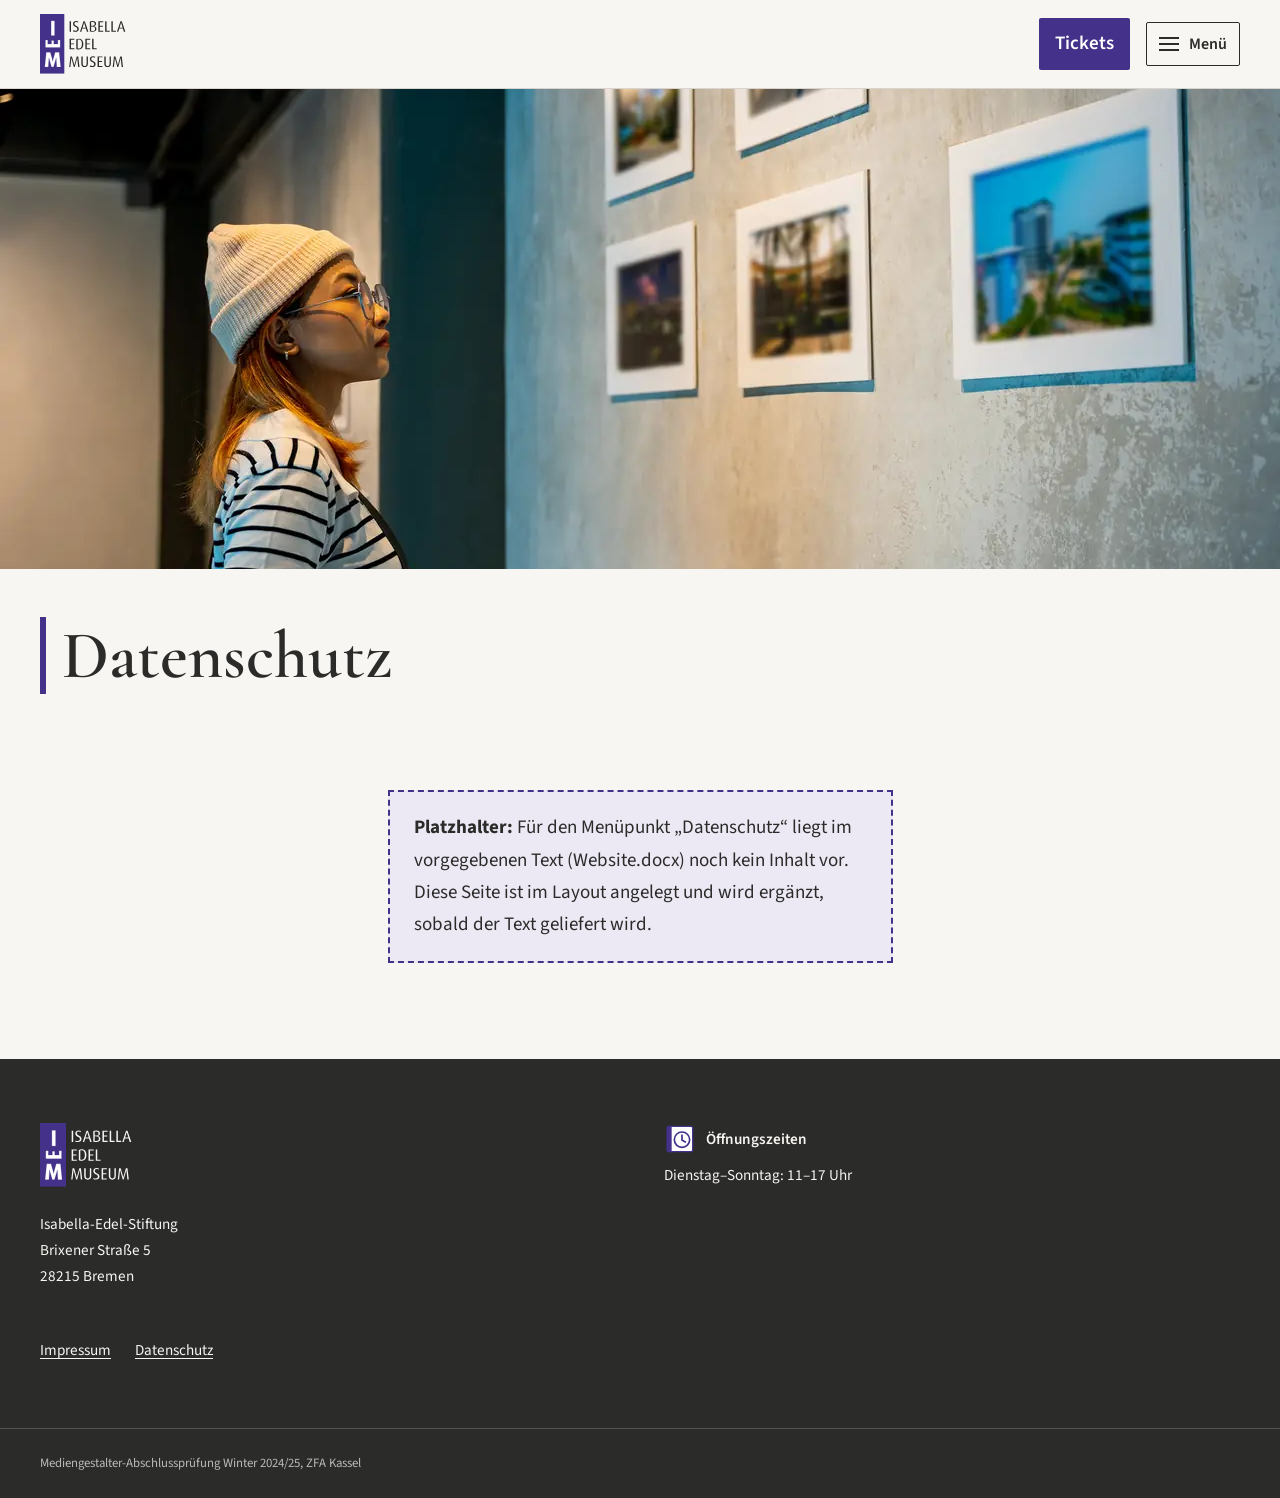
==== datenschutz.html @ b2ff0fb7 "first commit" ====
<!DOCTYPE html>
<html lang="de">
<head>
<meta charset="utf-8">
<meta name="viewport" content="width=device-width, initial-scale=1">
<title>Datenschutz | Isabella-Edel-Museum</title>
<meta name="description" content="Datenschutz – Isabella-Edel-Museum Bremen.">
<link rel="icon" href="img/icons/favicon.svg" type="image/svg+xml">
<link rel="stylesheet" href="css/style.css">
<!-- Progressive Enhancement ("Cutting the Mustard"): Die Klasse "js" wird nur in modernen
     Browsern gesetzt. Nur dann führt js/main.js seine Erweiterungen aus. -->
<script>if ('noModule' in HTMLScriptElement.prototype && 'IntersectionObserver' in window) document.documentElement.classList.add('js');</script>
<script defer src="js/main.js"></script>
</head>
<body>
<a class="skip-link" href="#inhalt">Zum Inhalt springen</a>
<header class="site-header">
  <div class="container site-header__inner">
    <a class="site-logo" href="index.html"><img src="img/logo.svg" width="121" height="84" alt="Isabella-Edel-Museum – zur Startseite"></a>
    <a class="header-cta" href="tickets.html">Tickets</a>
    <button class="nav-toggle" type="button" aria-expanded="false" aria-controls="hauptmenue" hidden>
      <span class="nav-toggle__bars" aria-hidden="true"></span><span class="nav-toggle__label">Menü</span>
    </button>
    <nav class="main-nav" id="hauptmenue" aria-label="Hauptmenü">
      <ul><li><a href="index.html">Startseite</a></li><li><a href="veranstaltungen.html">Veranstaltungen</a></li><li><a href="kuenstlerinnen.html">Künstlerinnen</a></li><li><a href="raeume.html">Räume</a></li><li><a href="gruenderin.html">Die Gründerin</a></li><li><a href="museumscafe.html">Museumscafé</a></li><li><a href="tickets.html" class="nav-cta">Tickets</a></li></ul>
    </nav>
  </div>
</header>
<main id="inhalt">

<div class="page-hero"><picture><source type="image/webp" srcset="img/fotoausstellung-640.webp 640w, img/fotoausstellung-1280.webp 1280w, img/fotoausstellung-2000.webp 2000w" sizes="100vw"><img src="img/fotoausstellung-1280.jpg" srcset="img/fotoausstellung-640.jpg 640w, img/fotoausstellung-1280.jpg 1280w, img/fotoausstellung-2000.jpg 2000w" sizes="100vw" width="1280" height="853" alt="Besucherin betrachtet Fotografien an einer blauen Wand" fetchpriority="high"></picture></div><header class="page-intro container"><h1>Datenschutz</h1></header>
<div class="container prose">
  <p class="placeholder" role="note"><strong>Platzhalter:</strong> Für den Menüpunkt „Datenschutz“ liegt im vorgegebenen Text (Website.docx) noch kein Inhalt vor. Diese Seite ist im Layout angelegt und wird ergänzt, sobald der Text geliefert wird.</p>
</div>


</main>
<footer class="site-footer">
  <div class="container site-footer__inner">
    <div class="site-footer__col">
      <a class="site-footer__logo" href="index.html"><img src="img/logo-hell.svg" width="121" height="84" alt="Isabella-Edel-Museum – zur Startseite"></a>
      <address>Isabella-Edel-Stiftung<br>Brixener Straße 5<br>28215 Bremen</address>
    </div>
    <div class="site-footer__col">
      <p class="site-footer__label"><img class="picto" src="img/icons/oeffnungszeiten.svg" width="48" height="48" alt="">Öffnungszeiten</p>
      <p>Dienstag–Sonntag: 11–17 Uhr</p>
    </div>
    <nav class="site-footer__col footer-nav" aria-label="Rechtliches">
      <ul><li><a href="impressum.html">Impressum</a></li><li><a href="datenschutz.html" aria-current="page">Datenschutz</a></li></ul>
    </nav>
  </div>
  <p class="site-footer__exam container">Mediengestalter-Abschlussprüfung Winter 2024/25, ZFA Kassel</p>
</footer>
</body>
</html>
---- css/style.css ----
/* ==========================================================================
   Isabella-Edel-Museum – Stylesheet
   Mobile First: Basis = Smartphone (< 576 px)
                 @media (min-width: 576px)  = Tablet / kleine Laptops
                 @media (min-width: 1400px) = Desktop
   Schriften (SIL Open Font License, lokal eingebunden, Quelle: fontsource.org):
   - Cormorant Garamond (Christian Thalmann)  - Source Sans 3 (Adobe, Paul D. Hunt)
   ========================================================================== */

/* ---------- Schriften ---------- */
@font-face { font-family: "Cormorant Garamond"; src: url("../fonts/cormorant-garamond-latin-500-normal.woff2") format("woff2"); font-weight: 500; font-style: normal; font-display: swap; }
@font-face { font-family: "Cormorant Garamond"; src: url("../fonts/cormorant-garamond-latin-500-italic.woff2") format("woff2"); font-weight: 500; font-style: italic; font-display: swap; }
@font-face { font-family: "Cormorant Garamond"; src: url("../fonts/cormorant-garamond-latin-600-normal.woff2") format("woff2"); font-weight: 600; font-style: normal; font-display: swap; }
@font-face { font-family: "Source Sans 3"; src: url("../fonts/source-sans-3-latin-400-normal.woff2") format("woff2"); font-weight: 400; font-style: normal; font-display: swap; }
@font-face { font-family: "Source Sans 3"; src: url("../fonts/source-sans-3-latin-400-italic.woff2") format("woff2"); font-weight: 400; font-style: italic; font-display: swap; }
@font-face { font-family: "Source Sans 3"; src: url("../fonts/source-sans-3-latin-600-normal.woff2") format("woff2"); font-weight: 600; font-style: normal; font-display: swap; }
@font-face { font-family: "Source Sans 3"; src: url("../fonts/source-sans-3-latin-700-normal.woff2") format("woff2"); font-weight: 700; font-style: normal; font-display: swap; }

/* ---------- Gestaltungs-Tokens ---------- */
:root {
  --paper: #F8F6F2;        /* warmes Galerieweiß */
  --white: #FFFFFF;
  --ink: #2B2B2A;          /* Anthrazit aus dem Logo */
  --ink-soft: #5E5C58;
  --violet: #443189;       /* Logo-Violett, einzige Akzentfarbe */
  --violet-dark: #33246A;
  --violet-tint: #ECE9F4;
  --line: #D9D5CE;

  --serif: "Cormorant Garamond", Garamond, "Times New Roman", serif;
  --sans: "Source Sans 3", "Segoe UI", Roboto, Arial, sans-serif;

  --gutter: 1.25rem;
  --space: 4rem;            /* vertikaler Abstand zwischen Sektionen */
  --bar: 6px;               /* Stilelement: violetter Balken aus dem Logo */
  --header-h: 5rem;
}

/* ---------- Basis ---------- */
*, *::before, *::after { box-sizing: border-box; }

html {
  -webkit-text-size-adjust: 100%;
  text-size-adjust: 100%;
}

@media (prefers-reduced-motion: no-preference) {
  html { scroll-behavior: smooth; }
}

body {
  margin: 0;
  background: var(--paper);
  color: var(--ink);
  font-family: var(--sans);
  font-size: 1.0625rem;                                   /* 17 px */
  font-size: clamp(1.0625rem, 1rem + 0.25vw, 1.1875rem);  /* 17–19 px */
  line-height: 1.7;
  hyphens: auto;
}

img, svg { max-width: 100%; height: auto; display: block; }

h1, h2, h3 {
  font-family: var(--serif);
  font-weight: 600;
  line-height: 1.15;
  margin: 0 0 0.65em;
  hyphens: manual;
  font-variant-numeric: lining-nums;  /* Cormorant nutzt sonst Mediävalziffern („Rı“) */
}

h1 { font-size: 2.5rem; font-size: clamp(2.5rem, 1.8rem + 3vw, 4.5rem); }
h2 { font-size: 1.875rem; font-size: clamp(1.875rem, 1.5rem + 1.5vw, 2.75rem); }

p { margin: 0 0 1.25em; }

a { color: var(--violet); text-underline-offset: 0.2em; }
a:hover { color: var(--violet-dark); }

:focus-visible { outline: 3px solid var(--violet); outline-offset: 3px; }

.container {
  width: 100%;
  max-width: calc(1320px + 2 * var(--gutter));
  margin-inline: auto;
  padding-inline: var(--gutter);
}

.skip-link {
  position: absolute;
  left: var(--gutter);
  top: -4rem;
  z-index: 100;
  padding: 0.5rem 1rem;
  background: var(--violet);
  color: var(--white);
}
.skip-link:focus { top: 0.5rem; color: var(--white); }

.button {
  display: inline-block;
  padding: 0.75rem 1.5rem;
  border: 0;
  border-radius: 2px;
  background: var(--violet);
  color: var(--white);
  font: 600 1rem/1.3 var(--sans);
  letter-spacing: 0.02em;
  text-decoration: none;
  cursor: pointer;
}
.button:hover { background: var(--violet-dark); color: var(--white); }

/* ---------- Header & Navigation ---------- */
.site-header {
  position: sticky;
  top: 0;
  z-index: 50;
  background: var(--paper);
  border-bottom: 1px solid var(--line);
}

.site-header__inner {
  display: flex;
  flex-wrap: wrap;
  align-items: center;
  justify-content: space-between;
  gap: 0.5rem 1rem;
  padding-block: 0.875rem;
}

.site-logo img { width: auto; height: 3.25rem; }

/* Ohne JavaScript: Menü ist immer sichtbar und umbricht unter dem Logo */
.main-nav { flex-basis: 100%; }
.main-nav ul {
  display: flex;
  flex-wrap: wrap;
  gap: 0.25rem 1.25rem;
  margin: 0;
  padding: 0;
  list-style: none;
}
.main-nav a {
  display: inline-block;
  padding: 0.35rem 0;
  color: var(--ink);
  font-weight: 600;
  text-decoration: none;
}
.main-nav a:hover { color: var(--violet); }
.main-nav a[aria-current="page"] { color: var(--violet); box-shadow: inset 0 -3px 0 var(--violet); }
.main-nav .nav-cta { padding-inline: 1rem; background: var(--violet); color: var(--white); }
.main-nav .nav-cta:hover { background: var(--violet-dark); color: var(--white); }
.main-nav .nav-cta[aria-current="page"] { box-shadow: none; color: var(--white); }

/* Tickets-Button neben „Menü“: nur wenn das Menü eingeklappt ist (JS), unter 1400 px */
.header-cta { display: none; }
.js .header-cta {
  display: inline-block;
  margin-left: auto;
  padding: 0.6rem 1rem;
  border-radius: 2px;
  background: var(--violet);
  color: var(--white);
  font-weight: 600;
  text-decoration: none;
}
.js .header-cta:hover { background: var(--violet-dark); color: var(--white); }

/* Mit JavaScript: Burger-Menü (wird von main.js sichtbar geschaltet) */
.nav-toggle {
  display: inline-flex;
  align-items: center;
  gap: 0.6rem;
  padding: 0.6rem 0.75rem;
  border: 1px solid var(--ink);
  border-radius: 2px;
  background: transparent;
  color: var(--ink);
  font: 600 1rem var(--sans);
  cursor: pointer;
}
.nav-toggle[hidden] { display: none; }
.nav-toggle__bars,
.nav-toggle__bars::before,
.nav-toggle__bars::after {
  display: block;
  width: 1.25rem;
  height: 2px;
  background: currentColor;
  transition: transform 0.2s ease;
}
.nav-toggle__bars { position: relative; }
.nav-toggle__bars::before, .nav-toggle__bars::after { content: ""; position: absolute; left: 0; }
.nav-toggle__bars::before { top: -6px; }
.nav-toggle__bars::after { top: 6px; }
.nav-toggle[aria-expanded="true"] .nav-toggle__bars { background: transparent; }
.nav-toggle[aria-expanded="true"] .nav-toggle__bars::before { transform: translateY(6px) rotate(45deg); }
.nav-toggle[aria-expanded="true"] .nav-toggle__bars::after { transform: translateY(-6px) rotate(-45deg); }

.js .main-nav {
  display: none;
  position: absolute;
  top: 100%;
  left: 0;
  right: 0;
  max-height: calc(100vh - var(--header-h));
  overflow-y: auto;
  padding: 1rem var(--gutter) 2rem;
  background: var(--paper);
  border-bottom: 1px solid var(--line);
  box-shadow: 0 1rem 2rem rgba(43, 43, 42, 0.12);
}
.js .main-nav.is-open { display: block; }
.js .main-nav ul { flex-direction: column; gap: 0; }
.js .main-nav li { border-bottom: 1px solid var(--line); }
.js .main-nav li:last-child { border-bottom: 0; padding-top: 1rem; }
.js .main-nav a { display: block; padding: 0.8rem 0 0.8rem 1rem; font-family: var(--serif); font-size: 1.5rem; }
.js .main-nav a[aria-current="page"] { box-shadow: inset var(--bar) 0 0 var(--violet); }
.js .main-nav .nav-cta { display: inline-block; padding: 0.6rem 1.5rem; font-family: var(--sans); font-size: 1.0625rem; }

/* ---------- Endlos-Slider (Startseite) ---------- */
/* Basis ohne JS: horizontal wischbare Leiste mit Scroll-Snap */
.slider { position: relative; overflow: hidden; background: var(--ink); }

.slider__track {
  display: flex;
  margin: 0;
  padding: 0;
  list-style: none;
  overflow-x: auto;
  scroll-snap-type: x mandatory;
  scrollbar-width: none;
}
.slider__track::-webkit-scrollbar { display: none; }

.slider__slide { position: relative; flex: 0 0 100%; scroll-snap-align: start; }

.slider__link { display: block; position: relative; color: var(--white); text-decoration: none; }
.slider__link:hover { color: var(--white); }
.slider__link:focus-visible { outline-offset: -6px; outline-color: var(--white); }

.slider__media img {
  width: 100%;
  height: 26rem;
  height: min(72vh, 46rem);
  min-height: 22rem;
  object-fit: cover;
}
.slider__slide:nth-child(1) .slider__media img { object-position: 30% 35%; }

.slider__caption {
  position: absolute;
  inset: auto 0 0 0;
  display: block;
  padding: 5rem var(--gutter) 3.5rem;
  background: linear-gradient(to top, rgba(20, 16, 36, 0.82), rgba(20, 16, 36, 0));
}
.slider__title {
  display: block;
  padding-left: 1rem;
  border-left: var(--bar) solid var(--white);
  font-family: var(--serif);
  font-size: 2.25rem;
  font-size: clamp(2.25rem, 1.6rem + 3vw, 4.5rem);
  font-weight: 600;
  line-height: 1.05;
}
.slider__text {
  display: block;
  max-width: 34ch;
  margin-top: 0.75rem;
  font-size: 1.0625rem;
  line-height: 1.45;
}
.slider__text::after { content: " →"; }

/* Ohne JS: Linien-Paginierung je Folie (zeigt, dass es weitergeht) */
.slider__slide { scroll-margin-top: var(--header-h); }
.slider__pager {
  position: absolute;
  left: var(--gutter);
  bottom: 1rem;
  display: flex;
  gap: 0.5rem;
  margin: 0;
  padding: 0;
  list-style: none;
}
.slider__pager .slider__dot { display: flex; align-items: center; }
.slider__pager .slider__dot::before { flex: 1; }
.slider.is-enhanced .slider__pager { display: none; }

/* Enhancement mit JS: Endlos-Karussell */
.slider.is-enhanced .slider__track { overflow: visible; scroll-snap-type: none; transition: transform 0.8s cubic-bezier(0.65, 0, 0.35, 1); }
.slider.is-enhanced .slider__track.no-transition { transition: none; }

.slider__controls {
  position: absolute;
  right: var(--gutter);
  bottom: 1rem;
  left: var(--gutter);
  display: flex;
  align-items: center;
  gap: 0.5rem;
  pointer-events: none;
}
.slider__controls > * { pointer-events: auto; }
.slider__dots { display: flex; gap: 0.5rem; margin: 0 auto 0 0; padding: 0; list-style: none; }
.slider__dot {
  width: 2.75rem;
  height: 1.5rem;
  padding: 0;
  border: 0;
  background: transparent;
  cursor: pointer;
}
.slider__dot::before { content: ""; display: block; height: 3px; background: rgba(255, 255, 255, 0.5); transition: background 0.2s ease; }
.slider__dot:hover::before { background: rgba(255, 255, 255, 0.85); }
.slider__dot:focus-visible { outline-color: var(--white); outline-offset: 2px; }
.slider__dot[aria-current="true"]::before { background: var(--white); }
.slider__btn {
  display: grid;
  place-items: center;
  width: 2.75rem;
  height: 2.75rem;
  border: 1px solid rgba(255, 255, 255, 0.7);
  border-radius: 50%;
  background: rgba(20, 16, 36, 0.35);
  color: var(--white);
  font-size: 1.1rem;
  cursor: pointer;
}
.slider__btn:hover { background: var(--violet); border-color: var(--violet); }
.slider__btn:focus-visible { outline-color: var(--white); }

/* ---------- Seitenkopf der Unterseiten ---------- */
.page-hero img { width: 100%; height: 13rem; height: clamp(13rem, 38vw, 30rem); object-fit: cover; object-position: center 40%; }
.page-tickets .page-hero img { object-position: center 15%; }
.page-rooms .page-hero img { object-position: center 45%; }
.page-intro { padding-top: 3rem; }
.page-intro h1 { margin: 0; padding-left: 1rem; border-left: var(--bar) solid var(--violet); }

/* ---------- Typografische Elemente ---------- */
.home-intro { padding-top: var(--space); }
.home-title { max-width: 16ch; }
.home-title__sub { display: block; margin-top: 0.4em; color: var(--ink-soft); font-size: 0.5em; font-style: italic; font-weight: 500; }

.section-title { padding-left: 1rem; border-left: var(--bar) solid var(--violet); }

.quote { margin: var(--space) 0; padding-left: 1.25rem; border-left: var(--bar) solid var(--violet); }
.quote blockquote { margin: 0; }
.quote p { margin: 0; font-family: var(--serif); font-size: 1.5rem; font-style: italic; font-weight: 500; line-height: 1.3; }
.quote figcaption { margin-top: 1rem; color: var(--ink-soft); font-size: 0.875rem; font-weight: 600; letter-spacing: 0.12em; text-transform: uppercase; }
.quote figcaption::before { content: "— "; }
.quote--large p { font-size: 1.75rem; font-size: clamp(1.75rem, 1.2rem + 2.2vw, 3.25rem); line-height: 1.2; }
.quote--large p { max-width: 28ch; }
.quote--pull { width: fit-content; margin-inline: auto; }
.quote--pull p { max-width: 22ch; }
.quote--inline { margin: 0 0 1.5rem; }

.prose { max-width: 65ch; }
.lead { font-size: 1.15em; line-height: 1.65; }

.placeholder {
  margin: var(--space) 0;
  padding: 1.25rem 1.5rem;
  border: 2px dashed var(--violet);
  background: var(--violet-tint);
}

/* ---------- Layout-Bausteine ---------- */
.split { display: grid; gap: 2.5rem; padding-block: var(--space); }
.split > * { min-width: 0; }
/* direkt unter dem Seitentitel: nur kleiner Abstand */
.page-intro + .split { padding-top: 2.5rem; }
.split__media img { width: 100%; }

.facts { display: flex; flex-wrap: wrap; gap: 1.25rem 1.75rem; margin: 2.5rem 0 0; padding: 0; list-style: none; }
.facts li { display: flex; flex-direction: column; }
.facts__num { font-variant-numeric: lining-nums; color: var(--violet); font-family: var(--serif); font-size: 3rem; font-weight: 600; line-height: 1; }
.facts__label { font-size: 0.875rem; letter-spacing: 0.08em; text-transform: uppercase; }

.teasers { padding-bottom: var(--space); }
.teasers__list { display: grid; gap: 3rem; margin: 0; padding: 0; list-style: none; }
.teaser__link { display: block; color: var(--ink); text-decoration: none; }
.teaser__media { display: block; overflow: hidden; }
.teaser__media img { width: 100%; aspect-ratio: 4 / 3; object-fit: cover; transition: transform 0.6s ease; }
.teaser__link:hover .teaser__media img { transform: scale(1.04); }
.teaser__title { display: block; margin: 1.25rem 0 0.35rem; font-family: var(--serif); font-size: 1.75rem; font-weight: 600; }
.teaser__title::after { content: " →"; color: var(--violet); }
.teaser__text { display: block; color: var(--ink-soft); }

.visit-box {
  display: flex;
  flex-wrap: wrap;
  align-items: center;
  gap: 0.75rem 1.75rem;
  /* Box bündig zum Inhalt (nicht über den Seitenrand hinaus) */
  width: calc(100% - 2 * var(--gutter));
  max-width: 1320px;
  margin-bottom: var(--space);
  padding: 2rem 1.75rem;
  background: var(--violet-tint);
  border-left: var(--bar) solid var(--violet);
}
.visit-box p { margin: 0; }
.visit-box .picto { width: 2.75rem; height: 2.75rem; }
.visit-box__label { font-weight: 600; }
.visit-box__hours { font-variant-numeric: lining-nums; font-family: var(--serif); font-size: 1.5rem; font-weight: 600; }

.card { background: var(--white); border: 1px solid var(--line); border-radius: 2px; }
.info-card { padding: 2rem; background: var(--white); border: 1px solid var(--line); border-radius: 2px; }
.info-card .picto { margin-bottom: 1rem; }
.info-card p { margin: 0; }
.info-card__label { font-weight: 600; }

.figure { margin: 0; }
.figure figcaption { margin-top: 0.5rem; color: var(--ink-soft); font-size: 0.9rem; font-style: italic; }

/* Galerie: Kunstwerke werden nie beschnitten (Werktreue) */
.gallery { padding-bottom: var(--space); }
.gallery__list { margin: 0; padding: 0; list-style: none; columns: 1; column-gap: 2rem; }
.gallery__list li { margin-bottom: 2rem; break-inside: avoid; }
.gallery__list img { width: 100%; background: var(--white); }

/* Zitatband (Startseite): Bild + violette Fläche, randabfallend */
.quote-band { display: grid; margin-bottom: var(--space); background: var(--violet); color: var(--white); }
.quote-band__media img { width: 100%; height: 16rem; object-fit: cover; object-position: center 30%; }
.quote-band__panel { display: flex; align-items: center; padding: 3.5rem var(--gutter); }
.quote--band { margin: 0; border-left-color: var(--white); }
.quote--band p { font-size: 1.5rem; font-size: clamp(1.5rem, 1.1rem + 1.4vw, 2.5rem); line-height: 1.25; }
.quote--band figcaption { color: var(--violet-tint); }
.quote-band--end { margin-bottom: 0; }  /* letzter Abschnitt: Abstand liefert der Footer */

/* Vergrößerbare Galeriebilder */
.zoom { position: relative; display: block; cursor: zoom-in; }
.zoom::after {
  content: "";
  position: absolute;
  right: 0.75rem;
  bottom: 0.75rem;
  width: 2.5rem;
  height: 2.5rem;
  border-radius: 50%;
  background: var(--paper) url("data:image/svg+xml,%3Csvg xmlns='http://www.w3.org/2000/svg' viewBox='0 0 24 24' fill='none' stroke='%23443189' stroke-width='2' stroke-linecap='round'%3E%3Ccircle cx='10.5' cy='10.5' r='6'/%3E%3Cpath d='M15 15l5 5M10.5 8v5M8 10.5h5'/%3E%3C/svg%3E") center / 1.4rem no-repeat;
  box-shadow: 0 2px 8px rgba(43, 43, 42, 0.25);
  opacity: 0;
  transform: scale(0.8);
  transition: opacity 0.2s ease, transform 0.2s ease;
}
.zoom:hover::after, .zoom:focus-visible::after { opacity: 1; transform: scale(1); }
@media (hover: none) { .zoom::after { opacity: 0.9; transform: none; } }

/* Lightbox (wird von main.js als <dialog> erzeugt) */
.lightbox {
  width: 100%;
  max-width: none;
  height: 100%;
  max-height: none;
  margin: 0;
  padding: 3.5rem var(--gutter) 1.5rem;
  border: 0;
  background: rgba(20, 16, 36, 0.94);
  color: var(--white);
}
.lightbox::backdrop { background: rgba(20, 16, 36, 0.6); }
.lightbox[open] { display: grid; grid-template-rows: 1fr auto; gap: 1rem; }
.lightbox__img { justify-self: center; align-self: center; max-width: 100%; max-height: calc(100vh - 9rem); width: auto; height: auto; object-fit: contain; }
.lightbox__bar { display: flex; align-items: center; justify-content: center; gap: 1rem; }
.lightbox__bar[hidden] { display: none; }
.lightbox__count { min-width: 4rem; text-align: center; font-variant-numeric: tabular-nums; }
.lightbox__close { position: absolute; top: 0.75rem; right: var(--gutter); }

/* Impressionen (Platzhalterseiten) */
.impressions { padding-bottom: var(--space); }
.impressions__list { display: grid; gap: 2rem; margin: 0; padding: 0; list-style: none; }
.impressions__list img { width: 100%; aspect-ratio: 4 / 3; object-fit: cover; }

/* Nach-oben-Button (main.js) */
.to-top {
  position: fixed;
  right: var(--gutter);
  bottom: 1.25rem;
  z-index: 40;
  display: grid;
  place-items: center;
  width: 3rem;
  height: 3rem;
  border: 0;
  border-radius: 50%;
  background: var(--violet);
  color: var(--white);
  font-size: 1.25rem;
  box-shadow: 0 4px 14px rgba(43, 43, 42, 0.3);
  cursor: pointer;
  opacity: 0;
  visibility: hidden;
  transform: translateY(0.75rem);
  transition: opacity 0.25s ease, transform 0.25s ease, visibility 0.25s;
}
.to-top.is-visible { opacity: 1; visibility: visible; transform: none; }
.to-top:hover { background: var(--violet-dark); }

/* ---------- Künstlerinnen ---------- */
.visually-hidden { position: absolute; width: 1px; height: 1px; overflow: hidden; clip: rect(0 0 0 0); white-space: nowrap; }

/* Kunstwerk neben dem Text: unbeschnitten, ruhig gerahmt */
.artwork { margin: 0; }
.artwork img { width: 100%; height: auto; }

.artist-rooms { padding-bottom: var(--space); }
.artist-rooms__list { display: grid; gap: 2rem; margin: 0; padding: 0; list-style: none; }
.artist-room { display: flex; flex-direction: column; padding: 2rem; }
.artist-room__head { display: flex; gap: 1rem; align-items: flex-start; padding-bottom: 1.25rem; border-bottom: 1px solid var(--line); }
.artist-room__head .picto { flex: none; width: 2.75rem; height: 2.75rem; }
.artist-room__title { margin: 0 0 0.15rem; font-size: 1.375rem; }
.artist-room__subtitle { margin: 0; color: var(--ink-soft); font-family: var(--serif); font-size: 1.05rem; font-style: italic; line-height: 1.3; }
.artist-room__names { flex: 1; margin: 0; padding: 1.25rem 0 2rem; list-style: none; }
.artist-room__names li { padding: 0.15rem 0; font-family: var(--serif); font-size: 1.375rem; font-weight: 600; line-height: 1.3; }
.artist-room__link { align-self: flex-start; font-weight: 600; }
.artist-room__link::after { content: " →"; }

/* ---------- Räume & Gebäudeplan ---------- */
.plan { padding-block: 3rem 1.5rem; scroll-margin-top: var(--header-h); }
.plan__heading { font-size: 1.5rem; font-size: clamp(1.5rem, 1.2rem + 1.2vw, 2.25rem); max-width: 28ch; }
.plan__figure { margin: 0 0 2rem; }
.plan__static { width: 100%; }

/* < 576 px: nur die statische Grafik, die Legende übernimmt die Navigation */
.plan__interactive { display: none; }

.plan__legend { display: grid; gap: 0; margin: 0; padding: 0; list-style: none; border-top: 1px solid var(--line); }
.plan__legend li { border-bottom: 1px solid var(--line); }
.plan__legend a, .legend__item {
  display: flex;
  align-items: center;
  gap: 1rem;
  min-height: 3.5rem;
  padding: 0.5rem 0;
  color: var(--ink);
  font-weight: 600;
  text-decoration: none;
}
.plan__legend a:hover { color: var(--violet); }
.plan__legend a::after { content: "↓"; margin-left: auto; color: var(--violet); }
.plan__legend a[href$=".html"]::after { content: "→"; }
.plan__legend .picto, .room__header .picto { flex: none; width: 2.75rem; height: 2.75rem; }

.room { padding-block: 3rem; border-top: 1px solid var(--line); scroll-margin-top: var(--header-h); }
.room__header { display: flex; align-items: flex-start; gap: 1.25rem; }
.room__header .picto { width: 3.5rem; height: 3.5rem; }
.room__title { margin-bottom: 0.2em; }
.room__subtitle { margin: 0; color: var(--ink-soft); font-family: var(--serif); font-size: 1.375rem; font-style: italic; line-height: 1.3; }
.room__intro { display: grid; gap: 1.5rem; }
.room__text p:last-child { margin-bottom: 0; }
.room__text.prose { max-width: none; }  /* Raumtext läuft bis zum rechten Rand, bündig mit der Hängung */

/* Hängung: Werke unbeschnitten; Smartphone untereinander, Tablet zweispaltig,
   Desktop nebeneinander auf gleicher Höhe (Breite = Seitenverhältnis --r) */
.room__wall { display: grid; gap: 1.5rem; margin: 2.5rem 0 0; padding: 0; list-style: none; }
.room__wall img { width: 100%; height: auto; background: var(--white); }
.room { position: relative; }

/* Raum-Navigation: Rücksprung zum Plan + vorheriger/nächster Raum */
.room__nav { display: flex; flex-direction: column; gap: 1.25rem; margin-top: 2.5rem; }
.room__back { display: inline-flex; align-items: center; gap: 0.6rem; min-height: 2.75rem; font-weight: 600; }
.room__back::before { content: "↑"; display: grid; place-items: center; flex: none; width: 2.25rem; height: 2.25rem; border: 1px solid currentColor; border-radius: 50%; }
.room__pager { display: grid; gap: 0.75rem; }
.room__pager-link { display: block; padding: 0.75rem 1rem; border: 1px solid var(--line); background: var(--white); color: var(--ink); font-family: var(--serif); font-size: 1.25rem; font-weight: 600; font-variant-numeric: lining-nums; line-height: 1.25; text-decoration: none; }
.room__pager-link:hover { border-color: var(--violet); color: var(--violet); }
.room__pager-label { display: block; color: var(--ink-soft); font-family: var(--sans); font-size: 0.8rem; letter-spacing: 0.08em; text-transform: uppercase; }
.room__pager-link--prev .room__pager-label::before { content: "← "; }
.room__pager-link--next { text-align: right; }
.room__pager-link--next .room__pager-label::after { content: " →"; }

/* Angesprungener Raum (#r1 … #r4): violetter Balken + kurzes Aufleuchten – reines CSS */
.room:target::before {
  content: "";
  position: absolute;
  top: var(--space);
  bottom: var(--space);
  left: calc(var(--gutter) * -0.6);
  width: var(--bar);
  background: var(--violet);
}
.room:target .room__header { animation: room-flash 2.4s ease-out; }
@keyframes room-flash {
  0%, 30% { background-color: var(--violet-tint); box-shadow: 0 0 0 0.75rem var(--violet-tint); }
  100% { background-color: transparent; box-shadow: 0 0 0 0.75rem transparent; }
}

/* Beim Rücksprung: zuletzt besuchten Raum in der Legende markieren (JS) */
.plan__legend a.is-recent { color: var(--violet); box-shadow: inset var(--bar) 0 0 var(--violet); padding-left: 0.75rem; transition: padding 0.2s ease; }

/* ---------- Tickets ---------- */
/* Raster: links Schrittanzeige + Formular, rechts Infokarte (beginnt auf Höhe des Formulars) */
.tickets { display: grid; gap: 2.5rem; padding-block: 3rem var(--space); }
.tickets__title { margin: 0; font-size: 1.75rem; font-size: clamp(1.75rem, 1.4rem + 1.2vw, 2.5rem); }

.ticket-form fieldset { scroll-margin-top: calc(var(--header-h) + 1rem); margin: 0 0 2rem; padding: 2rem var(--gutter); }
.ticket-form fieldset:last-child { margin-bottom: 0; }
.ticket-form legend { float: left; width: 100%; margin-bottom: 0.75rem; font-family: var(--serif); font-size: 1.75rem; font-weight: 600; }
.ticket-form legend + * { clear: both; }

.visit-card { padding: 2rem; }
.visit-card__item { display: flex; gap: 1.25rem; align-items: flex-start; padding-bottom: 1.5rem; margin-bottom: 1.5rem; border-bottom: 1px solid var(--line); }
.visit-card__item .picto { flex: none; width: 2.5rem; height: 2.5rem; }
.visit-card__item p { margin: 0; }
.visit-card__label { font-weight: 600; }
.visit-card__address { color: var(--ink-soft); font-size: 0.95rem; font-style: normal; }

.ticket-row {
  display: grid;
  grid-template-columns: 1fr auto;
  align-items: end;
  gap: 0.25rem 1rem;
  padding-block: 0.75rem;
  border-bottom: 1px solid var(--line);
}
.ticket-row__type { font-weight: 600; }
.ticket-row__price { font-variant-numeric: lining-nums; font-family: var(--serif); font-size: 1.375rem; font-weight: 600; text-align: right; }
.ticket-row__qty { grid-column: 1 / -1; display: flex; align-items: center; justify-content: space-between; gap: 1rem; color: var(--ink-soft); font-size: 0.95rem; }
.ticket-row__qty input { width: 6rem; }

.ticket-total { margin: 1rem 0 0; font-weight: 600; }
.ticket-total output { font-variant-numeric: lining-nums; font-family: var(--serif); font-size: 1.5rem; }

.form-note { margin: 1rem 0; color: var(--ink-soft); font-size: 0.9rem; }
.form-error { margin: 0.75rem 0; padding: 0.6rem 0.9rem; border-left: var(--bar) solid #B3261E; background: #FBEAE9; color: #8C1D18; font-weight: 600; }

.form-grid { display: grid; gap: 1.25rem 1.5rem; }
.form-grid label { display: flex; flex-direction: column; gap: 0.3rem; font-weight: 600; font-size: 0.95rem; }

input[type="text"], input[type="email"], input[type="tel"], input[type="number"] {
  width: 100%;
  min-height: 2.75rem;
  padding: 0.5rem 0.75rem;
  border: 1px solid var(--ink-soft);
  border-radius: 2px;
  background: var(--paper);
  color: var(--ink);
  font: 400 1rem var(--sans);
}
input:focus-visible { outline: 3px solid var(--violet); outline-offset: 1px; border-color: var(--violet); }

/* Ablauf der Reservierung: Kreise auf einer feinen Linie */
.stepper { display: grid; grid-template-columns: repeat(3, 1fr); margin: 0; padding: 0; list-style: none; }
.stepper li { position: relative; display: flex; flex-direction: column; align-items: center; gap: 0.4rem; color: var(--ink-soft); font-size: 0.8rem; font-weight: 600; line-height: 1.25; text-align: center; }
.stepper li::before { content: ""; position: absolute; top: 0.875rem; left: 0; right: 0; height: 1px; background: var(--line); }
.stepper li:first-child::before { left: 50%; }
.stepper li:last-child::before { right: 50%; }
.stepper__num { position: relative; display: grid; place-items: center; width: 1.75rem; height: 1.75rem; border: 1px solid var(--line); border-radius: 50%; background: var(--paper); font-size: 0.85rem; font-variant-numeric: lining-nums; }
.stepper li[aria-current="step"] { color: var(--ink); }
.stepper li[aria-current="step"] .stepper__num { background: var(--violet); border-color: var(--violet); color: var(--white); }
.stepper li.is-done { color: var(--ink); }
.stepper li.is-done .stepper__num { border-color: var(--violet); color: var(--violet); }

/* Bestätigung */
.confirmation__head { display: flex; gap: 1.25rem; align-items: flex-start; margin-bottom: 2.5rem; }
.confirmation__check {
  flex: none;
  width: 3rem;
  height: 3rem;
  border-radius: 50%;
  background: var(--violet) url("data:image/svg+xml,%3Csvg xmlns='http://www.w3.org/2000/svg' viewBox='0 0 24 24' fill='none' stroke='white' stroke-width='2.5' stroke-linecap='round' stroke-linejoin='round'%3E%3Cpath d='M5 12.5l4.5 4.5L19 7.5'/%3E%3C/svg%3E") center / 1.6rem no-repeat;
}
.confirmation__title { margin: 0 0 0.25rem; font-size: 1.75rem; font-size: clamp(1.75rem, 1.4rem + 1.2vw, 2.5rem); }
.confirmation__lead { margin: 0; color: var(--ink-soft); }
.confirmation__actions { display: flex; flex-wrap: wrap; align-items: center; justify-content: space-between; gap: 1rem 1.5rem; margin-top: 1.5rem; }
.confirmation__ticket-actions { display: flex; flex-wrap: wrap; gap: 0.75rem; }
.confirmation__ticket-actions[hidden] { display: none; }
.confirmation__links { display: flex; flex-wrap: wrap; gap: 0.5rem 1.5rem; margin: 0; font-weight: 600; }
.button--ghost { background: transparent; box-shadow: inset 0 0 0 2px var(--violet); color: var(--violet); }
.button--ghost:hover { background: var(--violet-tint); color: var(--violet-dark); }

/* Ticket: Hauptteil + Abrissteil mit Perforation */
.ticket {
  position: relative;
  display: grid;
  overflow: hidden;
  background: var(--white);
  border: 1px solid var(--line);
  border-radius: 6px;
  -webkit-print-color-adjust: exact;
  print-color-adjust: exact;
}
.ticket[hidden] { display: none; }
.ticket__main { padding: 2rem; }
.ticket__logo { width: auto; height: 3.5rem; margin-bottom: 1.25rem; }
.ticket__kicker { margin: 0; color: var(--ink-soft); font-size: 0.8rem; font-weight: 600; letter-spacing: 0.12em; text-transform: uppercase; }
.ticket__name { margin: 0.1rem 0 1rem; font-family: var(--serif); font-size: 1.75rem; font-weight: 600; line-height: 1.2; }
.ticket__rows { margin: 0; border-top: 1px solid var(--line); }
.ticket__rows > div { display: flex; justify-content: space-between; gap: 1rem; padding: 0.5rem 0; border-bottom: 1px solid var(--line); }
.ticket__rows > div[hidden] { display: none; }
.ticket__rows dt { font-weight: 600; }
.ticket__rows dd { margin: 0; }
.ticket__sum dd { font-family: var(--serif); font-size: 1.5rem; font-weight: 600; font-variant-numeric: lining-nums; line-height: 1.2; }
.ticket__meta { margin: 1rem 0 0; color: var(--ink-soft); font-size: 0.85rem; }
.ticket__meta strong { color: var(--ink); letter-spacing: 0.05em; }
.ticket__stub { position: relative; padding: 2rem; background: var(--violet-tint); border-top: 2px dashed var(--line); font-size: 0.95rem; }
.ticket__stub .picto { width: 2.5rem; height: 2.5rem; margin-bottom: 0.75rem; }
.ticket__stub p { margin: 0 0 0.75rem; }
.ticket__address { color: var(--ink-soft); }
/* Unter 1400 px stehen dieselben Angaben schon im Abrissteil des Tickets */
.has-ticket .tickets__aside { display: none; }
/* Einkerbungen an der Abrisskante */
.ticket__stub::before, .ticket__stub::after { content: ""; position: absolute; top: -0.75rem; width: 1.5rem; height: 1.5rem; border-radius: 50%; background: var(--paper); border: 1px solid var(--line); }
.ticket__stub::before { left: -0.75rem; }
.ticket__stub::after { right: -0.75rem; }

/* ---------- Impressum ---------- */
.imprint { margin: var(--space) 0 1.5rem; font-style: normal; }

/* ---------- Footer ---------- */
.site-footer { margin-top: var(--space); background: var(--ink); color: var(--paper); font-size: 0.95rem; }
.site-footer a { color: var(--paper); }
.site-footer a:hover { color: var(--violet-tint); }
.site-footer :focus-visible { outline-color: var(--paper); }
.site-footer__inner { display: grid; gap: 2.5rem; padding-block: 4rem; }
.site-footer__logo { display: inline-block; margin-bottom: 1rem; }
.site-footer__logo img { width: auto; height: 4rem; }
.site-footer address { font-style: normal; }
.site-footer__label { display: flex; align-items: center; gap: 0.6rem; margin-bottom: 0.5rem; font-weight: 600; }
.site-footer__label .picto { width: 2rem; height: 2rem; }
.site-footer p { margin-top: 0; }
.footer-nav ul { display: flex; gap: 1.5rem; margin: 0; padding: 0; list-style: none; }
.site-footer__exam { margin: 0 auto; padding-block: 1.5rem; border-top: 1px solid rgba(248, 246, 242, 0.2); color: rgba(248, 246, 242, 0.7); font-size: 0.8rem; }
.page-home .site-footer__exam { color: var(--paper); font-size: 0.875rem; }

/* ==========================================================================
   ≥ 576 px
   ========================================================================== */
@media (min-width: 576px) {
  :root { --gutter: 2.5rem; --space: 6rem; }

  .site-logo img { height: 3.75rem; }

  .slider__caption { padding: 6rem var(--gutter) 4.5rem; }
  .slider__text { font-size: 1.25rem; }

  .split { grid-template-columns: 1fr 1fr; align-items: start; gap: 4rem; }
  .facts { column-gap: 2.5rem; }
  .split--home { align-items: center; }

  .teasers__list { grid-template-columns: 1fr 1fr; gap: 3.5rem 2.5rem; }

  .gallery__list { columns: 2; }
  .room { padding-block: 4rem; }
  .plan { padding-top: 4rem; }
  .room__wall { display: block; columns: 2; column-gap: 1.5rem; }
  .room__wall li { margin-bottom: 1.5rem; break-inside: avoid; }
  .artist-rooms__list { grid-template-columns: 1fr 1fr; }

  .quote-band { grid-template-columns: 1fr 1fr; }
  .quote-band__media img { height: 100%; min-height: 26rem; }
  .quote-band__panel { padding: 4.5rem var(--gutter); }

  .impressions__list { grid-template-columns: repeat(3, 1fr); }

  .quote { padding-left: 2rem; }

  /* Gebäudeplan: klickbare Variante, statische Grafik ausblenden */
  .plan__static { display: none; }
  .plan__interactive { display: block; }
  .plan__legend { grid-template-columns: 1fr 1fr; column-gap: 2rem; }

  .room__nav { flex-direction: row; flex-wrap: wrap; align-items: center; justify-content: space-between; }
  .room__pager { grid-auto-flow: column; grid-auto-columns: minmax(12rem, 1fr); }

  .ticket-form fieldset { padding: 2.5rem; }
  .stepper li { font-size: 0.9rem; }
  .ticket { grid-template-columns: 1fr 15rem; }
  .ticket__main { padding: 2.5rem; }
  .ticket__stub { padding: 2.5rem 2rem; border-top: 0; border-left: 2px dashed var(--line); }
  .ticket__stub::before, .ticket__stub::after { top: auto; left: -0.75rem; right: auto; }
  .ticket__stub::before { top: -0.75rem; }
  .ticket__stub::after { bottom: -0.75rem; }
  .ticket-row { grid-template-columns: 1fr auto 17rem; align-items: center; }
  .ticket-row__qty span { white-space: nowrap; }
  .ticket-row__qty { grid-column: auto; order: 3; }
  .form-grid { grid-template-columns: repeat(4, 1fr); }
  .form-grid label { grid-column: span 2; }
  .form-grid .span-3 { grid-column: span 3; }
  .form-grid .span-1 { grid-column: span 1; }

  .site-footer__inner { grid-template-columns: 1fr 1fr; gap: 3rem; }
}

/* ==========================================================================
   ≥ 1400 px
   ========================================================================== */
@media (min-width: 1400px) {
  :root { --gutter: 4rem; --space: 8rem; --header-h: 6.5rem; }

  /* Vollständige horizontale Navigation, kein Burger */
  .site-header__inner { flex-wrap: nowrap; padding-block: 1.25rem; }
  .site-logo img { height: 4rem; }
  .nav-toggle, .nav-toggle:not([hidden]), .js .header-cta { display: none; }
  .main-nav, .js .main-nav {
    display: block;
    flex-basis: auto;
    position: static;
    max-height: none;
    overflow: visible;
    padding: 0;
    border: 0;
    background: transparent;
    box-shadow: none;
  }
  .main-nav ul, .js .main-nav ul { flex-direction: row; align-items: center; gap: 2.25rem; }
  .js .main-nav li { border: 0; }
  .js .main-nav li:last-child { padding: 0; }
  .js .main-nav a { padding: 0.35rem 0; font-family: var(--sans); font-size: 1.0625rem; }
  .js .main-nav a[aria-current="page"] { box-shadow: inset 0 -3px 0 var(--violet); }
  .main-nav .nav-cta, .js .main-nav .nav-cta { padding: 0.6rem 1.5rem; }

  .slider__media img { height: min(78vh, 52rem); }
  .slider__caption { padding: 10rem 0 6rem; }
  .slider__caption > * { margin-left: max(var(--gutter), calc((100vw - 1320px) / 2)); }
  .slider__pager { left: max(var(--gutter), calc((100vw - 1320px) / 2)); bottom: 2rem; }
  .slider__controls { right: max(var(--gutter), calc((100vw - 1320px) / 2)); left: max(var(--gutter), calc((100vw - 1320px) / 2)); bottom: 2rem; }

  .page-intro { padding-top: 4.5rem; }

  .home-intro { display: grid; grid-template-columns: 5fr 7fr; gap: 7rem; align-items: start; }
  .home-intro .quote { margin: 0.5rem 0 0; }

  .split { grid-template-columns: 7fr 5fr; gap: 7rem; }
  .split--home { grid-template-columns: 6fr 5fr; }

  .teasers__list { grid-template-columns: repeat(4, 1fr); gap: 3rem; }

  .quote-band { grid-template-columns: 5fr 7fr; }
  .quote-band__media img { min-height: 34rem; }
  .quote-band__panel { padding: 7rem max(var(--gutter), calc((100vw - 1320px) / 2)) 7rem 6rem; }
  .quote--band p { max-width: 30ch; }
  .gallery__list { columns: 4; }
  .artist-rooms__list { grid-template-columns: repeat(4, 1fr); }
  /* Kopf, Namen und Link in allen vier Karten auf gleicher Höhe (Subgrid) */
  @supports (grid-template-rows: subgrid) {
    .artist-room { display: grid; grid-row: span 3; grid-template-rows: subgrid; row-gap: 0; }
  }

  .plan__layout { display: grid; grid-template-columns: 2fr 1fr; gap: 4rem; align-items: center; }
  .plan__legend { grid-template-columns: 1fr; }

  .room { padding-block: 5rem; }
  .plan { padding-top: 4.5rem; }
  .room__intro { grid-template-columns: 4fr 8fr; gap: 5rem; align-items: start; }
  .room__wall { display: flex; columns: auto; gap: 2rem; align-items: center; margin-top: 3.5rem; }
  .room__wall li { flex: var(--r) 1 0; max-width: calc(var(--r) * 21rem); margin: 0; }

  .tickets { grid-template-columns: 8fr 4fr; column-gap: 6rem; align-items: start; }
  .tickets > :not(.tickets__aside) { grid-column: 1; }
  .tickets__aside { grid-column: 2; grid-row: 3; position: sticky; top: calc(var(--header-h) + 2rem); }
  .tickets--confirm .tickets__aside { grid-row: 2; }
  .has-ticket .tickets__aside { display: block; }

  .site-footer__inner { grid-template-columns: 2fr 1fr 1fr; padding-block: 5rem; }
}

/* ---------- Bewegung reduzieren ---------- */
@media (prefers-reduced-motion: reduce) {
  *, *::before, *::after { transition-duration: 0.01ms !important; animation-duration: 0.01ms !important; }
}

/* ==========================================================================
   Druck
   ========================================================================== */
@media print {
  @page { margin: 15mm; }
  body { background: #fff; font-size: 11pt; }
  .site-header, .skip-link, .nav-toggle, .header-cta, .slider__controls, .slider__pager,
  .to-top, .site-footer__exam, .room__nav, .zoom::after { display: none !important; }
  .site-footer { background: #fff; color: var(--ink); border-top: 1px solid var(--line); }
  .site-footer a { color: var(--ink); }
  a { color: var(--ink); }
  img { break-inside: avoid; }

  /* Bestätigungsseite mit Ticket (Klasse von main.js): ausschließlich das Ticket drucken */
  .has-ticket main > *, .has-ticket .site-footer { display: none !important; }
  .has-ticket main > .tickets { display: block !important; padding: 0; }
  .has-ticket .tickets > *:not(.confirmation),
  .has-ticket .confirmation > *:not(.ticket) { display: none !important; }
  .has-ticket .ticket { display: grid !important; grid-template-columns: 1fr 6.5cm; max-width: 18cm; break-inside: avoid; }
  .has-ticket .ticket__stub { border-top: 0; border-left: 2px dashed var(--line); }
  .has-ticket .ticket__stub::before { top: -0.75rem; left: -0.75rem; }
  .has-ticket .ticket__stub::after { top: auto; bottom: -0.75rem; left: -0.75rem; right: auto; }
}
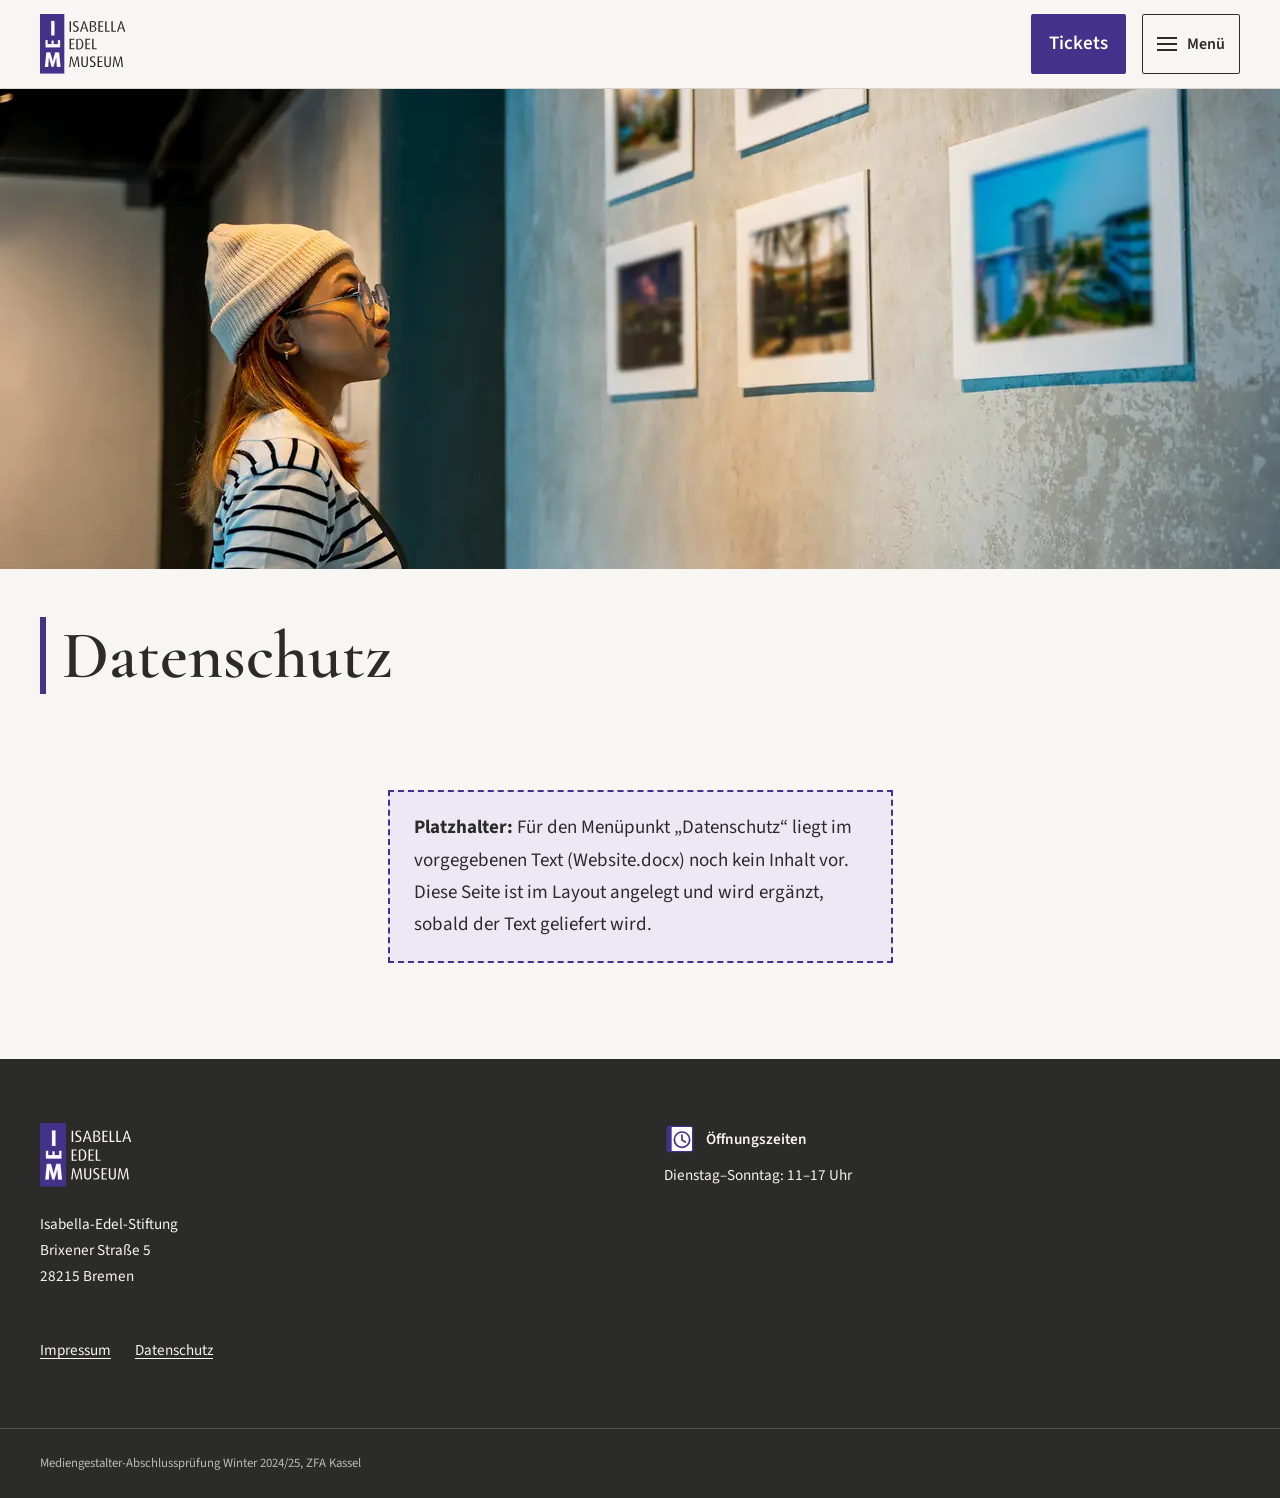
==== commit 9cba777d: "Update 2 + bugfixes" ====
--- a/datenschutz.html
+++ b/datenschutz.html
@@ -6,23 +6,35 @@
 <title>Datenschutz | Isabella-Edel-Museum</title>
 <meta name="description" content="Datenschutz – Isabella-Edel-Museum Bremen.">
 <link rel="icon" href="img/icons/favicon.svg" type="image/svg+xml">
-<link rel="stylesheet" href="css/style.css">
+<meta name="color-scheme" content="light dark">
+<link rel="stylesheet" href="css/style.css?v=51b78325">
 <!-- Progressive Enhancement ("Cutting the Mustard"): Die Klasse "js" wird nur in modernen
      Browsern gesetzt. Nur dann führt js/main.js seine Erweiterungen aus. -->
-<script>if ('noModule' in HTMLScriptElement.prototype && 'IntersectionObserver' in window) document.documentElement.classList.add('js');</script>
-<script defer src="js/main.js"></script>
+<script>
+(function (d) {
+  if ('noModule' in HTMLScriptElement.prototype && 'IntersectionObserver' in window) d.classList.add('js');
+  try { /* gespeicherte Darstellung vor dem ersten Zeichnen anwenden */
+    var t = localStorage.getItem('iem-theme'); if (t === 'light' || t === 'dark') d.setAttribute('data-theme', t);
+    if (localStorage.getItem('iem-a11y') === 'on') d.setAttribute('data-a11y', 'on');
+  } catch (e) {}
+})(document.documentElement);
+</script>
+<script defer src="js/main.js?v=fbe6ce7e"></script>
 </head>
-<body>
+<body class="page-datenschutz">
 <a class="skip-link" href="#inhalt">Zum Inhalt springen</a>
 <header class="site-header">
   <div class="container site-header__inner">
-    <a class="site-logo" href="index.html"><img src="img/logo.svg" width="121" height="84" alt="Isabella-Edel-Museum – zur Startseite"></a>
+    <a class="site-logo" href="index.html"><img class="logo-light" src="img/logo.svg" width="121" height="84" alt="Isabella-Edel-Museum – zur Startseite"><img class="logo-dark" src="img/logo-hell.svg" width="121" height="84" alt="Isabella-Edel-Museum – zur Startseite"></a>
     <a class="header-cta" href="tickets.html">Tickets</a>
     <button class="nav-toggle" type="button" aria-expanded="false" aria-controls="hauptmenue" hidden>
       <span class="nav-toggle__bars" aria-hidden="true"></span><span class="nav-toggle__label">Menü</span>
     </button>
     <nav class="main-nav" id="hauptmenue" aria-label="Hauptmenü">
-      <ul><li><a href="index.html">Startseite</a></li><li><a href="veranstaltungen.html">Veranstaltungen</a></li><li><a href="kuenstlerinnen.html">Künstlerinnen</a></li><li><a href="raeume.html">Räume</a></li><li><a href="gruenderin.html">Die Gründerin</a></li><li><a href="museumscafe.html">Museumscafé</a></li><li><a href="tickets.html" class="nav-cta">Tickets</a></li></ul>
+      <ul><li><a href="index.html">Startseite</a></li><li><a href="veranstaltungen.html">Veranstaltungen</a></li><li><a href="kuenstlerinnen.html">Künstlerinnen</a></li><li><a href="raeume.html">Räume</a></li><li><a href="gruenderin.html">Die Gründerin</a></li><li><a href="museumscafe.html">Museumscafé</a></li><li class="nav-item--cta"><a href="tickets.html" class="nav-cta">Tickets</a></li><li class="nav-prefs" hidden>
+        <button class="pref-btn" type="button" data-pref="theme" aria-pressed="false"><svg class="pref-btn__icon" viewBox="0 0 24 24" aria-hidden="true" focusable="false"><path class="icon-moon" transform="translate(0.7 -0.6)" d="M11.28 4.03A8 8 0 1 0 19.8 13.77A6.5 6.5 0 0 1 11.28 4.03z"/><g class="icon-sun"><circle cx="12" cy="12" r="4"/><path d="M12 2.5v2.2M12 19.3v2.2M4.2 4.2l1.6 1.6M18.2 18.2l1.6 1.6M2.5 12h2.2M19.3 12h2.2M4.2 19.8l1.6-1.6M18.2 5.8l1.6-1.6"/></g></svg><span class="pref-btn__label">Dunkler Modus</span></button>
+        <button class="pref-btn" type="button" data-pref="a11y" aria-pressed="false"><svg class="pref-btn__icon" viewBox="0 0 24 24" aria-hidden="true" focusable="false"><circle cx="12" cy="12" r="10"/><g transform="translate(0 -0.53)"><circle class="icon-fill" cx="12" cy="7.2" r="1.5"/><path d="M7.5 10l4.5 1 4.5-1M12 11v3.3l-2.4 4.2M12 14.3l2.4 4.2"/></g></svg><span class="pref-btn__label">Barrierefreier Modus</span></button>
+      </li></ul>
     </nav>
   </div>
 </header>
@@ -43,7 +55,7 @@
     </div>
     <div class="site-footer__col">
       <p class="site-footer__label"><img class="picto" src="img/icons/oeffnungszeiten.svg" width="48" height="48" alt="">Öffnungszeiten</p>
-      <p>Dienstag–Sonntag: 11–17 Uhr</p>
+      <p><span class="nowrap">Dienstag–Sonntag:</span> <span class="nowrap">11–17 Uhr</span></p>
     </div>
     <nav class="site-footer__col footer-nav" aria-label="Rechtliches">
       <ul><li><a href="impressum.html">Impressum</a></li><li><a href="datenschutz.html" aria-current="page">Datenschutz</a></li></ul>
--- a/css/style.css
+++ b/css/style.css
@@ -26,6 +26,16 @@
   --violet-dark: #33246A;
   --violet-tint: #ECE9F4;
   --line: #D9D5CE;
+  --surface: #FFFFFF;      /* Karten, Formulare, Ticket */
+  --violet-bg: #443189;    /* Flächen mit weißer Schrift (Buttons, Zitatband) */
+  --violet-bg-hover: #33246A;
+  --link-hover: #33246A;
+  --footer-bg: #2B2B2A;
+  --footer-ink: #F8F6F2;
+  --error-bg: #FBEAE9;
+  --error-ink: #8C1D18;
+  --error-line: #B3261E;
+  color-scheme: light;
 
   --serif: "Cormorant Garamond", Garamond, "Times New Roman", serif;
   --sans: "Source Sans 3", "Segoe UI", Roboto, Arial, sans-serif;
@@ -34,6 +44,49 @@
   --space: 4rem;            /* vertikaler Abstand zwischen Sektionen */
   --bar: 6px;               /* Stilelement: violetter Balken aus dem Logo */
   --header-h: 5rem;
+  --logo-h: 3.25rem;        /* Logohöhe; Tickets- und Menü-Button übernehmen sie */
+}
+
+/* ---------- Dunkler Modus ----------
+   Standard: Systemeinstellung (funktioniert auch ohne JavaScript).
+   Der Umschalter setzt data-theme="light|dark" auf <html> und überschreibt sie. */
+@media (prefers-color-scheme: dark) {
+  :root:not([data-theme="light"]) {
+  --paper: #141217;
+  --surface: #1F1C25;
+  --ink: #EDE9E3;
+  --ink-soft: #B8B2AA;
+  --violet: #B9ADF2;       /* aufgehellt: Text, Linien, Balken auf dunklem Grund */
+  --violet-bg: #4E3C9E;
+  --violet-bg-hover: #5F4CB8;
+  --violet-tint: #2A2540;
+  --line: #3B3744;
+  --link-hover: #DCD5FA;
+  --footer-bg: #0C0B0F;
+  --footer-ink: #EDE9E3;
+  --error-bg: #3B1E1C;
+  --error-ink: #F4B8B3;
+  --error-line: #E46962;
+  color-scheme: dark;
+  }
+}
+:root[data-theme="dark"] {
+  --paper: #141217;
+  --surface: #1F1C25;
+  --ink: #EDE9E3;
+  --ink-soft: #B8B2AA;
+  --violet: #B9ADF2;       /* aufgehellt: Text, Linien, Balken auf dunklem Grund */
+  --violet-bg: #4E3C9E;
+  --violet-bg-hover: #5F4CB8;
+  --violet-tint: #2A2540;
+  --line: #3B3744;
+  --link-hover: #DCD5FA;
+  --footer-bg: #0C0B0F;
+  --footer-ink: #EDE9E3;
+  --error-bg: #3B1E1C;
+  --error-ink: #F4B8B3;
+  --error-line: #E46962;
+  color-scheme: dark;
 }
 
 /* ---------- Basis ---------- */
@@ -76,7 +129,7 @@
 p { margin: 0 0 1.25em; }
 
 a { color: var(--violet); text-underline-offset: 0.2em; }
-a:hover { color: var(--violet-dark); }
+a:hover { color: var(--link-hover); }
 
 :focus-visible { outline: 3px solid var(--violet); outline-offset: 3px; }
 
@@ -93,7 +146,7 @@
   top: -4rem;
   z-index: 100;
   padding: 0.5rem 1rem;
-  background: var(--violet);
+  background: var(--violet-bg);
   color: var(--white);
 }
 .skip-link:focus { top: 0.5rem; color: var(--white); }
@@ -103,14 +156,14 @@
   padding: 0.75rem 1.5rem;
   border: 0;
   border-radius: 2px;
-  background: var(--violet);
+  background: var(--violet-bg);
   color: var(--white);
   font: 600 1rem/1.3 var(--sans);
   letter-spacing: 0.02em;
   text-decoration: none;
   cursor: pointer;
 }
-.button:hover { background: var(--violet-dark); color: var(--white); }
+.button:hover { background: var(--violet-bg-hover); color: var(--white); }
 
 /* ---------- Header & Navigation ---------- */
 .site-header {
@@ -130,7 +183,39 @@
   padding-block: 0.875rem;
 }
 
-.site-logo img { width: auto; height: 3.25rem; }
+.site-logo img { width: auto; height: var(--logo-h); }
+.site-logo .logo-dark { display: none; }
+:root[data-theme="dark"] .site-logo .logo-light { display: none; }
+:root[data-theme="dark"] .site-logo .logo-dark { display: block; }
+@media (prefers-color-scheme: dark) {
+  :root:not([data-theme="light"]) .site-logo .logo-light { display: none; }
+  :root:not([data-theme="light"]) .site-logo .logo-dark { display: block; }
+}
+
+/* Darstellungs-Einstellungen (Dunkler Modus, Barrierefreier Modus) – im Menü */
+.nav-prefs[hidden] { display: none; }
+.js .main-nav li.nav-prefs { display: flex; flex-wrap: wrap; gap: 0.75rem; padding-top: 1.25rem; border-bottom: 0; }
+.pref-btn {
+  display: inline-flex;
+  align-items: center;
+  gap: 0.6rem;
+  min-height: 2.75rem;
+  padding: 0.5rem 0.9rem;
+  border: 1px solid var(--line);
+  border-radius: 2px;
+  background: transparent;
+  color: var(--ink);
+  font: 600 0.95rem var(--sans);
+  cursor: pointer;
+}
+.pref-btn:hover { border-color: var(--violet); color: var(--violet); }
+.pref-btn[aria-pressed="true"] { background: var(--violet-bg); border-color: var(--violet-bg); color: var(--white); }
+.pref-btn__icon { flex: none; display: block; width: 24px; height: 24px; fill: none; stroke: currentColor; stroke-width: 1.8; stroke-linecap: round; stroke-linejoin: round; }
+.pref-btn__icon .icon-fill { fill: currentColor; stroke: none; }
+:root[data-a11y="on"] .pref-btn__icon { width: 28px; height: 28px; }  /* (52 − 2 − 28) / 2 = 11 px */
+.pref-btn__icon .icon-sun { display: none; }
+.pref-btn[data-pref="theme"][aria-pressed="true"] .icon-moon { display: none; }
+.pref-btn[data-pref="theme"][aria-pressed="true"] .icon-sun { display: inline; }
 
 /* Ohne JavaScript: Menü ist immer sichtbar und umbricht unter dem Logo */
 .main-nav { flex-basis: 100%; }
@@ -151,30 +236,33 @@
 }
 .main-nav a:hover { color: var(--violet); }
 .main-nav a[aria-current="page"] { color: var(--violet); box-shadow: inset 0 -3px 0 var(--violet); }
-.main-nav .nav-cta { padding-inline: 1rem; background: var(--violet); color: var(--white); }
-.main-nav .nav-cta:hover { background: var(--violet-dark); color: var(--white); }
+.main-nav .nav-cta { padding-inline: 1rem; border-radius: 2px; background: var(--violet-bg); color: var(--white); }
+.main-nav .nav-cta:hover { background: var(--violet-bg-hover); color: var(--white); }
 .main-nav .nav-cta[aria-current="page"] { box-shadow: none; color: var(--white); }
 
 /* Tickets-Button neben „Menü“: nur wenn das Menü eingeklappt ist (JS), unter 1400 px */
 .header-cta { display: none; }
 .js .header-cta {
-  display: inline-block;
+  display: inline-flex;
+  align-items: center;
+  height: var(--logo-h);
   margin-left: auto;
-  padding: 0.6rem 1rem;
+  padding: 0 1.1rem;
   border-radius: 2px;
-  background: var(--violet);
+  background: var(--violet-bg);
   color: var(--white);
   font-weight: 600;
   text-decoration: none;
 }
-.js .header-cta:hover { background: var(--violet-dark); color: var(--white); }
+.js .header-cta:hover { background: var(--violet-bg-hover); color: var(--white); }
 
 /* Mit JavaScript: Burger-Menü (wird von main.js sichtbar geschaltet) */
 .nav-toggle {
   display: inline-flex;
   align-items: center;
   gap: 0.6rem;
-  padding: 0.6rem 0.75rem;
+  height: var(--logo-h);
+  padding: 0 0.9rem;
   border: 1px solid var(--ink);
   border-radius: 2px;
   background: transparent;
@@ -183,6 +271,12 @@
   cursor: pointer;
 }
 .nav-toggle[hidden] { display: none; }
+/* sehr schmale Geräte (< 375 px): Logo, Tickets und Menü bleiben in einer Zeile */
+@media (max-width: 374.98px) {
+  .site-header__inner { column-gap: 0.5rem; }
+  .js .header-cta { padding: 0 0.75rem; }
+  .nav-toggle { gap: 0.45rem; padding: 0 0.65rem; }
+}
 .nav-toggle__bars,
 .nav-toggle__bars::before,
 .nav-toggle__bars::after {
@@ -216,14 +310,14 @@
 .js .main-nav.is-open { display: block; }
 .js .main-nav ul { flex-direction: column; gap: 0; }
 .js .main-nav li { border-bottom: 1px solid var(--line); }
-.js .main-nav li:last-child { border-bottom: 0; padding-top: 1rem; }
+.js .main-nav li.nav-item--cta { border-bottom: 0; padding-top: 1rem; }
 .js .main-nav a { display: block; padding: 0.8rem 0 0.8rem 1rem; font-family: var(--serif); font-size: 1.5rem; }
 .js .main-nav a[aria-current="page"] { box-shadow: inset var(--bar) 0 0 var(--violet); }
 .js .main-nav .nav-cta { display: inline-block; padding: 0.6rem 1.5rem; font-family: var(--sans); font-size: 1.0625rem; }
 
 /* ---------- Endlos-Slider (Startseite) ---------- */
 /* Basis ohne JS: horizontal wischbare Leiste mit Scroll-Snap */
-.slider { position: relative; overflow: hidden; background: var(--ink); }
+.slider { position: relative; overflow: hidden; background: #1A1622; }
 
 .slider__track {
   display: flex;
@@ -255,7 +349,7 @@
   position: absolute;
   inset: auto 0 0 0;
   display: block;
-  padding: 5rem var(--gutter) 3.5rem;
+  padding: 5rem var(--gutter) calc(1rem + 44px + 1.75rem);   /* über Linien/Knöpfen */
   background: linear-gradient(to top, rgba(20, 16, 36, 0.82), rgba(20, 16, 36, 0));
 }
 .slider__title {
@@ -309,6 +403,10 @@
 }
 .slider__controls > * { pointer-events: auto; }
 .slider__dots { display: flex; gap: 0.5rem; margin: 0 auto 0 0; padding: 0; list-style: none; }
+/* Linien auf mittlerer Höhe der Steuerknöpfe (44 px hohe Klickfläche, 3 px Linie mittig) */
+.slider__controls .slider__dots { align-self: stretch; }
+.slider__controls .slider__dot { position: relative; display: block; height: 44px; }
+.slider__controls .slider__dot::before { position: absolute; top: calc(50% - 1.5px); left: 0; right: 0; }
 .slider__dot {
   width: 2.75rem;
   height: 1.5rem;
@@ -320,26 +418,36 @@
 .slider__dot::before { content: ""; display: block; height: 3px; background: rgba(255, 255, 255, 0.5); transition: background 0.2s ease; }
 .slider__dot:hover::before { background: rgba(255, 255, 255, 0.85); }
 .slider__dot:focus-visible { outline-color: var(--white); outline-offset: 2px; }
-.slider__dot[aria-current="true"]::before { background: var(--white); }
+.slider__dot[aria-current="true"]::before { background: var(--white);  /* liegt auf dem Foto: immer weiß */ }
 .slider__btn {
   display: grid;
   place-items: center;
-  width: 2.75rem;
-  height: 2.75rem;
+  width: 44px;               /* ganzzahlig: (44 − 2 − 20) / 2 = 11 px Abstand zum Symbol */
+  height: 44px;
+  padding: 0;
+  line-height: 0;
   border: 1px solid rgba(255, 255, 255, 0.7);
-  border-radius: 50%;
+  border-radius: 2px;
   background: rgba(20, 16, 36, 0.35);
   color: var(--white);
   font-size: 1.1rem;
   cursor: pointer;
 }
-.slider__btn:hover { background: var(--violet); border-color: var(--violet); }
+.slider__btn:hover { background: var(--violet-bg); border-color: var(--violet-bg); }
 .slider__btn:focus-visible { outline-color: var(--white); }
+.btn-icon { display: block; width: 20px; height: 20px; fill: none; stroke: currentColor; stroke-width: 2; stroke-linecap: round; stroke-linejoin: round; }
+.btn-icon--filled { fill: currentColor; stroke: none; }
 
 /* ---------- Seitenkopf der Unterseiten ---------- */
 .page-hero img { width: 100%; height: 13rem; height: clamp(13rem, 38vw, 30rem); object-fit: cover; object-position: center 40%; }
 .page-tickets .page-hero img { object-position: center 15%; }
 .page-rooms .page-hero img { object-position: center 45%; }
+.page-veranstaltungen .page-hero img { object-position: center 40%; }
+@media (min-width: 576px) { .page-veranstaltungen .page-hero img { object-position: center 20%; } }
+@media (min-width: 576px) { .page-kuenstlerinnen .page-hero img { object-position: center 28%; } }
+@media (min-width: 576px) { .page-museumscafe .page-hero img { object-position: center 50%; } }
+/* Smartphone: Gesicht der Gründerin ins Bild holen (Tablet/Desktop unverändert) */
+@media (max-width: 575.98px) { .page-gruenderin .page-hero img { object-position: 22% 30%; } }
 .page-intro { padding-top: 3rem; }
 .page-intro h1 { margin: 0; padding-left: 1rem; border-left: var(--bar) solid var(--violet); }
 
@@ -408,11 +516,12 @@
 }
 .visit-box p { margin: 0; }
 .visit-box .picto { width: 2.75rem; height: 2.75rem; }
+.visit-box .button { margin-top: 1rem; }  /* Smartphone: Abstand zwischen Öffnungszeiten und Button */
 .visit-box__label { font-weight: 600; }
-.visit-box__hours { font-variant-numeric: lining-nums; font-family: var(--serif); font-size: 1.5rem; font-weight: 600; }
-
-.card { background: var(--white); border: 1px solid var(--line); border-radius: 2px; }
-.info-card { padding: 2rem; background: var(--white); border: 1px solid var(--line); border-radius: 2px; }
+.visit-box__hours { flex-basis: 100%; font-variant-numeric: lining-nums; font-family: var(--serif); font-size: 1.375rem; font-weight: 600; line-height: 1.3; }
+
+.card { background: var(--surface); border: 1px solid var(--line); border-radius: 2px; }
+.info-card { padding: 2rem; background: var(--surface); border: 1px solid var(--line); border-radius: 2px; }
 .info-card .picto { margin-bottom: 1rem; }
 .info-card p { margin: 0; }
 .info-card__label { font-weight: 600; }
@@ -424,15 +533,15 @@
 .gallery { padding-bottom: var(--space); }
 .gallery__list { margin: 0; padding: 0; list-style: none; columns: 1; column-gap: 2rem; }
 .gallery__list li { margin-bottom: 2rem; break-inside: avoid; }
-.gallery__list img { width: 100%; background: var(--white); }
+.gallery__list img { width: 100%; background: var(--surface); }
 
 /* Zitatband (Startseite): Bild + violette Fläche, randabfallend */
-.quote-band { display: grid; margin-bottom: var(--space); background: var(--violet); color: var(--white); }
+.quote-band { display: grid; margin-bottom: var(--space); background: var(--violet-bg); color: var(--white); }
 .quote-band__media img { width: 100%; height: 16rem; object-fit: cover; object-position: center 30%; }
 .quote-band__panel { display: flex; align-items: center; padding: 3.5rem var(--gutter); }
 .quote--band { margin: 0; border-left-color: var(--white); }
 .quote--band p { font-size: 1.5rem; font-size: clamp(1.5rem, 1.1rem + 1.4vw, 2.5rem); line-height: 1.25; }
-.quote--band figcaption { color: var(--violet-tint); }
+.quote--band figcaption { color: rgba(255, 255, 255, 0.8); }
 .quote-band--end { margin-bottom: 0; }  /* letzter Abschnitt: Abstand liefert der Footer */
 
 /* Vergrößerbare Galeriebilder */
@@ -487,11 +596,13 @@
   z-index: 40;
   display: grid;
   place-items: center;
-  width: 3rem;
-  height: 3rem;
+  width: 48px;              /* ganzzahlig: (48 − 20) / 2 = 14 px rund um den Pfeil */
+  height: 48px;
+  padding: 0;
+  line-height: 0;
   border: 0;
-  border-radius: 50%;
-  background: var(--violet);
+  border-radius: 2px;
+  background: var(--violet-bg);
   color: var(--white);
   font-size: 1.25rem;
   box-shadow: 0 4px 14px rgba(43, 43, 42, 0.3);
@@ -502,9 +613,10 @@
   transition: opacity 0.25s ease, transform 0.25s ease, visibility 0.25s;
 }
 .to-top.is-visible { opacity: 1; visibility: visible; transform: none; }
-.to-top:hover { background: var(--violet-dark); }
+.to-top:hover { background: var(--violet-bg-hover); }
 
 /* ---------- Künstlerinnen ---------- */
+.nowrap { white-space: nowrap; }  /* z. B. „11–17 Uhr“ nicht trennen */
 .visually-hidden { position: absolute; width: 1px; height: 1px; overflow: hidden; clip: rect(0 0 0 0); white-space: nowrap; }
 
 /* Kunstwerk neben dem Text: unbeschnitten, ruhig gerahmt */
@@ -512,6 +624,7 @@
 .artwork img { width: 100%; height: auto; }
 
 .artist-rooms { padding-bottom: var(--space); }
+.artist-rooms .section-title { margin-bottom: 2.5rem; }
 .artist-rooms__list { display: grid; gap: 2rem; margin: 0; padding: 0; list-style: none; }
 .artist-room { display: flex; flex-direction: column; padding: 2rem; }
 .artist-room__head { display: flex; gap: 1rem; align-items: flex-start; padding-bottom: 1.25rem; border-bottom: 1px solid var(--line); }
@@ -527,7 +640,8 @@
 .plan { padding-block: 3rem 1.5rem; scroll-margin-top: var(--header-h); }
 .plan__heading { font-size: 1.5rem; font-size: clamp(1.5rem, 1.2rem + 1.2vw, 2.25rem); max-width: 28ch; }
 .plan__figure { margin: 0 0 2rem; }
-.plan__static { width: 100%; }
+/* < 576 px: Grafik läuft bis an die Bildschirmränder, damit sie größer wird */
+.plan__static { width: calc(100% + 2 * var(--gutter)); max-width: none; margin-inline: calc(-1 * var(--gutter)); }
 
 /* < 576 px: nur die statische Grafik, die Legende übernimmt die Navigation */
 .plan__interactive { display: none; }
@@ -561,15 +675,19 @@
 /* Hängung: Werke unbeschnitten; Smartphone untereinander, Tablet zweispaltig,
    Desktop nebeneinander auf gleicher Höhe (Breite = Seitenverhältnis --r) */
 .room__wall { display: grid; gap: 1.5rem; margin: 2.5rem 0 0; padding: 0; list-style: none; }
-.room__wall img { width: 100%; height: auto; background: var(--white); }
+.room__wall img { width: 100%; height: auto; background: var(--surface); }
 .room { position: relative; }
 
 /* Raum-Navigation: Rücksprung zum Plan + vorheriger/nächster Raum */
 .room__nav { display: flex; flex-direction: column; gap: 1.25rem; margin-top: 2.5rem; }
 .room__back { display: inline-flex; align-items: center; gap: 0.6rem; min-height: 2.75rem; font-weight: 600; }
-.room__back::before { content: "↑"; display: grid; place-items: center; flex: none; width: 2.25rem; height: 2.25rem; border: 1px solid currentColor; border-radius: 50%; }
+/* Quadratischer Rahmen (36 px) mit Pfeil (18 px, gleiche Form wie Slider/Nach-oben) in Linkfarbe */
+.room__back { position: relative; }
+.room__back::before { content: ""; flex: none; box-sizing: border-box; width: 36px; height: 36px; border: 1px solid currentColor; border-radius: 2px; }
+.room__back::after { content: ""; position: absolute; left: 9px; top: calc(50% - 9px); width: 18px; height: 18px; background: currentColor;
+  -webkit-mask: url("data:image/svg+xml,%3Csvg xmlns='http://www.w3.org/2000/svg' viewBox='0 0 20 20' fill='none' stroke='black' stroke-width='2' stroke-linecap='round' stroke-linejoin='round'%3E%3Cpath d='M10 16V4M5 9l5-5 5 5'/%3E%3C/svg%3E") center / contain no-repeat; mask: url("data:image/svg+xml,%3Csvg xmlns='http://www.w3.org/2000/svg' viewBox='0 0 20 20' fill='none' stroke='black' stroke-width='2' stroke-linecap='round' stroke-linejoin='round'%3E%3Cpath d='M10 16V4M5 9l5-5 5 5'/%3E%3C/svg%3E") center / contain no-repeat; }
 .room__pager { display: grid; gap: 0.75rem; }
-.room__pager-link { display: block; padding: 0.75rem 1rem; border: 1px solid var(--line); background: var(--white); color: var(--ink); font-family: var(--serif); font-size: 1.25rem; font-weight: 600; font-variant-numeric: lining-nums; line-height: 1.25; text-decoration: none; }
+.room__pager-link { display: block; padding: 0.75rem 1rem; border: 1px solid var(--line); border-radius: 2px; background: var(--surface); color: var(--ink); font-family: var(--serif); font-size: 1.25rem; font-weight: 600; font-variant-numeric: lining-nums; line-height: 1.25; text-decoration: none; }
 .room__pager-link:hover { border-color: var(--violet); color: var(--violet); }
 .room__pager-label { display: block; color: var(--ink-soft); font-family: var(--sans); font-size: 0.8rem; letter-spacing: 0.08em; text-transform: uppercase; }
 .room__pager-link--prev .room__pager-label::before { content: "← "; }
@@ -584,7 +702,7 @@
   bottom: var(--space);
   left: calc(var(--gutter) * -0.6);
   width: var(--bar);
-  background: var(--violet);
+  background: var(--violet-bg);
 }
 .room:target .room__header { animation: room-flash 2.4s ease-out; }
 @keyframes room-flash {
@@ -611,6 +729,8 @@
 .visit-card__item p { margin: 0; }
 .visit-card__label { font-weight: 600; }
 .visit-card__address { color: var(--ink-soft); font-size: 0.95rem; font-style: normal; }
+/* letzter Eintrag ohne Trennlinie (z. B. Museumscafé) */
+.visit-card__item:last-child { margin-bottom: 0; padding-bottom: 0; border-bottom: 0; }
 
 .ticket-row {
   display: grid;
@@ -629,7 +749,7 @@
 .ticket-total output { font-variant-numeric: lining-nums; font-family: var(--serif); font-size: 1.5rem; }
 
 .form-note { margin: 1rem 0; color: var(--ink-soft); font-size: 0.9rem; }
-.form-error { margin: 0.75rem 0; padding: 0.6rem 0.9rem; border-left: var(--bar) solid #B3261E; background: #FBEAE9; color: #8C1D18; font-weight: 600; }
+.form-error { margin: 0.75rem 0; padding: 0.6rem 0.9rem; border-left: var(--bar) solid var(--error-line); background: var(--error-bg); color: var(--error-ink); font-weight: 600; }
 
 .form-grid { display: grid; gap: 1.25rem 1.5rem; }
 .form-grid label { display: flex; flex-direction: column; gap: 0.3rem; font-weight: 600; font-size: 0.95rem; }
@@ -654,7 +774,7 @@
 .stepper li:last-child::before { right: 50%; }
 .stepper__num { position: relative; display: grid; place-items: center; width: 1.75rem; height: 1.75rem; border: 1px solid var(--line); border-radius: 50%; background: var(--paper); font-size: 0.85rem; font-variant-numeric: lining-nums; }
 .stepper li[aria-current="step"] { color: var(--ink); }
-.stepper li[aria-current="step"] .stepper__num { background: var(--violet); border-color: var(--violet); color: var(--white); }
+.stepper li[aria-current="step"] .stepper__num { background: var(--violet-bg); border-color: var(--violet-bg); color: var(--white); }
 .stepper li.is-done { color: var(--ink); }
 .stepper li.is-done .stepper__num { border-color: var(--violet); color: var(--violet); }
 
@@ -665,7 +785,7 @@
   width: 3rem;
   height: 3rem;
   border-radius: 50%;
-  background: var(--violet) url("data:image/svg+xml,%3Csvg xmlns='http://www.w3.org/2000/svg' viewBox='0 0 24 24' fill='none' stroke='white' stroke-width='2.5' stroke-linecap='round' stroke-linejoin='round'%3E%3Cpath d='M5 12.5l4.5 4.5L19 7.5'/%3E%3C/svg%3E") center / 1.6rem no-repeat;
+  background: var(--violet-bg) url("data:image/svg+xml,%3Csvg xmlns='http://www.w3.org/2000/svg' viewBox='0 0 24 24' fill='none' stroke='white' stroke-width='2.5' stroke-linecap='round' stroke-linejoin='round'%3E%3Cpath d='M5 12.5l4.5 4.5L19 7.5'/%3E%3C/svg%3E") center / 1.6rem no-repeat;
 }
 .confirmation__title { margin: 0 0 0.25rem; font-size: 1.75rem; font-size: clamp(1.75rem, 1.4rem + 1.2vw, 2.5rem); }
 .confirmation__lead { margin: 0; color: var(--ink-soft); }
@@ -674,20 +794,25 @@
 .confirmation__ticket-actions[hidden] { display: none; }
 .confirmation__links { display: flex; flex-wrap: wrap; gap: 0.5rem 1.5rem; margin: 0; font-weight: 600; }
 .button--ghost { background: transparent; box-shadow: inset 0 0 0 2px var(--violet); color: var(--violet); }
-.button--ghost:hover { background: var(--violet-tint); color: var(--violet-dark); }
+.button--ghost:hover { background: var(--violet-tint); color: var(--link-hover); }
 
 /* Ticket: Hauptteil + Abrissteil mit Perforation */
 .ticket {
   position: relative;
   display: grid;
   overflow: hidden;
-  background: var(--white);
+  background: var(--surface);
   border: 1px solid var(--line);
   border-radius: 6px;
   -webkit-print-color-adjust: exact;
   print-color-adjust: exact;
 }
 .ticket[hidden] { display: none; }
+.ticket {
+  --surface: #FFFFFF; --paper: #F8F6F2; --ink: #2B2B2A; --ink-soft: #5E5C58;
+  --line: #D9D5CE; --violet: #443189; --violet-tint: #ECE9F4;
+  color: var(--ink);
+}
 .ticket__main { padding: 2rem; }
 .ticket__logo { width: auto; height: 3.5rem; margin-bottom: 1.25rem; }
 .ticket__kicker { margin: 0; color: var(--ink-soft); font-size: 0.8rem; font-weight: 600; letter-spacing: 0.12em; text-transform: uppercase; }
@@ -715,10 +840,10 @@
 .imprint { margin: var(--space) 0 1.5rem; font-style: normal; }
 
 /* ---------- Footer ---------- */
-.site-footer { margin-top: var(--space); background: var(--ink); color: var(--paper); font-size: 0.95rem; }
-.site-footer a { color: var(--paper); }
-.site-footer a:hover { color: var(--violet-tint); }
-.site-footer :focus-visible { outline-color: var(--paper); }
+.site-footer { margin-top: var(--space); background: var(--footer-bg); color: var(--footer-ink); font-size: 0.95rem; }
+.site-footer a { color: var(--footer-ink); }
+.site-footer a:hover { color: #D8D2EE; }
+.site-footer :focus-visible { outline-color: var(--footer-ink); }
 .site-footer__inner { display: grid; gap: 2.5rem; padding-block: 4rem; }
 .site-footer__logo { display: inline-block; margin-bottom: 1rem; }
 .site-footer__logo img { width: auto; height: 4rem; }
@@ -728,7 +853,7 @@
 .site-footer p { margin-top: 0; }
 .footer-nav ul { display: flex; gap: 1.5rem; margin: 0; padding: 0; list-style: none; }
 .site-footer__exam { margin: 0 auto; padding-block: 1.5rem; border-top: 1px solid rgba(248, 246, 242, 0.2); color: rgba(248, 246, 242, 0.7); font-size: 0.8rem; }
-.page-home .site-footer__exam { color: var(--paper); font-size: 0.875rem; }
+.page-home .site-footer__exam { color: var(--footer-ink); font-size: 0.875rem; }
 
 /* ==========================================================================
    ≥ 576 px
@@ -736,13 +861,15 @@
 @media (min-width: 576px) {
   :root { --gutter: 2.5rem; --space: 6rem; }
 
-  .site-logo img { height: 3.75rem; }
-
-  .slider__caption { padding: 6rem var(--gutter) 4.5rem; }
+  :root { --logo-h: 3.75rem; }
+
+  .slider__caption { padding: 6rem var(--gutter) calc(1rem + 44px + 2.25rem); }
   .slider__text { font-size: 1.25rem; }
 
   .split { grid-template-columns: 1fr 1fr; align-items: start; gap: 4rem; }
   .facts { column-gap: 2.5rem; }
+  .visit-box__hours { flex-basis: auto; font-size: 1.5rem; }
+  .visit-box .button { margin-top: 0; }
   .split--home { align-items: center; }
 
   .teasers__list { grid-template-columns: 1fr 1fr; gap: 3.5rem 2.5rem; }
@@ -762,7 +889,7 @@
 
   .quote { padding-left: 2rem; }
 
-  /* Gebäudeplan: klickbare Variante, statische Grafik ausblenden */
+  /* Gebäudeplan ab Tablet: klickbare Variante, statische Grafik ausblenden */
   .plan__static { display: none; }
   .plan__interactive { display: block; }
   .plan__legend { grid-template-columns: 1fr 1fr; column-gap: 2rem; }
@@ -797,7 +924,7 @@
 
   /* Vollständige horizontale Navigation, kein Burger */
   .site-header__inner { flex-wrap: nowrap; padding-block: 1.25rem; }
-  .site-logo img { height: 4rem; }
+  :root { --logo-h: 4rem; }
   .nav-toggle, .nav-toggle:not([hidden]), .js .header-cta { display: none; }
   .main-nav, .js .main-nav {
     display: block;
@@ -812,13 +939,20 @@
   }
   .main-nav ul, .js .main-nav ul { flex-direction: row; align-items: center; gap: 2.25rem; }
   .js .main-nav li { border: 0; }
-  .js .main-nav li:last-child { padding: 0; }
+  .js .main-nav li.nav-item--cta { padding: 0; }
+  .js .main-nav li.nav-prefs { flex-wrap: nowrap; gap: 0.5rem; padding: 0; margin-left: -0.75rem; }
+  /* runde Icon-Knöpfe: Symbol per Grid exakt mittig, Knopf darf nicht schrumpfen */
+  /* Ganzzahlige Maße: (44 − 2 Rand − 24) / 2 = 9 px je Seite → Symbol rastet exakt mittig ein */
+  .pref-btn { position: relative; display: grid; place-items: center; flex: none; width: 44px; height: 44px; min-height: 0; aspect-ratio: 1; padding: 0; line-height: 0; }
+  :root[data-a11y="on"] .pref-btn { width: 52px; height: 52px; }
+  .pref-btn .pref-btn__icon { grid-area: 1 / 1; }
+  .pref-btn__label { position: absolute; top: 0; left: 0; width: 1px; height: 1px; margin: -1px; overflow: hidden; clip: rect(0 0 0 0); white-space: nowrap; }
   .js .main-nav a { padding: 0.35rem 0; font-family: var(--sans); font-size: 1.0625rem; }
   .js .main-nav a[aria-current="page"] { box-shadow: inset 0 -3px 0 var(--violet); }
   .main-nav .nav-cta, .js .main-nav .nav-cta { padding: 0.6rem 1.5rem; }
 
   .slider__media img { height: min(78vh, 52rem); }
-  .slider__caption { padding: 10rem 0 6rem; }
+  .slider__caption { padding: 10rem 0 calc(2rem + 44px + 2.75rem); }
   .slider__caption > * { margin-left: max(var(--gutter), calc((100vw - 1320px) / 2)); }
   .slider__pager { left: max(var(--gutter), calc((100vw - 1320px) / 2)); bottom: 2rem; }
   .slider__controls { right: max(var(--gutter), calc((100vw - 1320px) / 2)); left: max(var(--gutter), calc((100vw - 1320px) / 2)); bottom: 2rem; }
@@ -862,6 +996,38 @@
   .site-footer__inner { grid-template-columns: 2fr 1fr 1fr; padding-block: 5rem; }
 }
 
+
+/* ==========================================================================
+   Barrierefreier Modus (data-a11y="on" auf <html>, Umschalter im Menü)
+   größere Schrift, serifenlos, höherer Kontrast, Links unterstrichen,
+   keine Kursiv-/Versal-Labels, keine Bewegung
+   ========================================================================== */
+:root[data-a11y="on"] {
+  font-size: 112.5%;
+  --serif: var(--sans);
+  --ink-soft: var(--ink);
+  --line: color-mix(in srgb, var(--ink) 45%, var(--paper));
+}
+:root[data-a11y="on"] body { line-height: 1.8; letter-spacing: 0.01em; word-spacing: 0.04em; hyphens: manual; }
+:root[data-a11y="on"] h1, :root[data-a11y="on"] h2, :root[data-a11y="on"] h3 { font-weight: 700; letter-spacing: 0; }
+:root[data-a11y="on"] a:not(.button):not(.nav-cta):not(.header-cta):not(.slider__link):not(.teaser__link):not(.zoom):not(.slider__dot):not(.site-logo):not(.site-footer__logo):not(.room__pager-link) {
+  text-decoration: underline;
+  text-decoration-thickness: 2px;
+  text-underline-offset: 0.2em;
+}
+:root[data-a11y="on"] .teaser__title, :root[data-a11y="on"] .room__pager-link { text-decoration: underline; text-decoration-thickness: 2px; }
+:root[data-a11y="on"] :focus-visible { outline-width: 4px; outline-offset: 4px; }
+:root[data-a11y="on"] .quote p, :root[data-a11y="on"] .home-title__sub, :root[data-a11y="on"] .room__subtitle,
+:root[data-a11y="on"] .artist-room__subtitle, :root[data-a11y="on"] .figure figcaption { font-style: normal; }
+:root[data-a11y="on"] .quote p { font-weight: 600; }
+:root[data-a11y="on"] .facts__label, :root[data-a11y="on"] .ticket__kicker, :root[data-a11y="on"] .quote figcaption,
+:root[data-a11y="on"] .room__pager-label { text-transform: none; letter-spacing: 0; font-size: 0.95rem; }
+:root[data-a11y="on"] .form-note, :root[data-a11y="on"] .stepper li { font-size: 0.95rem; }
+:root[data-a11y="on"] input { border-width: 2px; }
+:root[data-a11y="on"] .card, :root[data-a11y="on"] .info-card { border-width: 2px; }
+:root[data-a11y="on"], :root[data-a11y="on"] * { scroll-behavior: auto !important; }
+:root[data-a11y="on"] *, :root[data-a11y="on"] *::before, :root[data-a11y="on"] *::after { transition: none !important; animation: none !important; }
+
 /* ---------- Bewegung reduzieren ---------- */
 @media (prefers-reduced-motion: reduce) {
   *, *::before, *::after { transition-duration: 0.01ms !important; animation-duration: 0.01ms !important; }
@@ -872,6 +1038,11 @@
    ========================================================================== */
 @media print {
   @page { margin: 15mm; }
+  :root, :root[data-theme], :root:not([data-theme="light"]) {
+    --paper: #FFFFFF; --surface: #FFFFFF; --ink: #2B2B2A; --ink-soft: #5E5C58; --line: #D9D5CE;
+    --violet: #443189; --violet-bg: #443189; --violet-tint: #ECE9F4; --footer-bg: #FFFFFF; --footer-ink: #2B2B2A;
+  }
+  .site-logo .logo-dark { display: none !important; }
   body { background: #fff; font-size: 11pt; }
   .site-header, .skip-link, .nav-toggle, .header-cta, .slider__controls, .slider__pager,
   .to-top, .site-footer__exam, .room__nav, .zoom::after { display: none !important; }
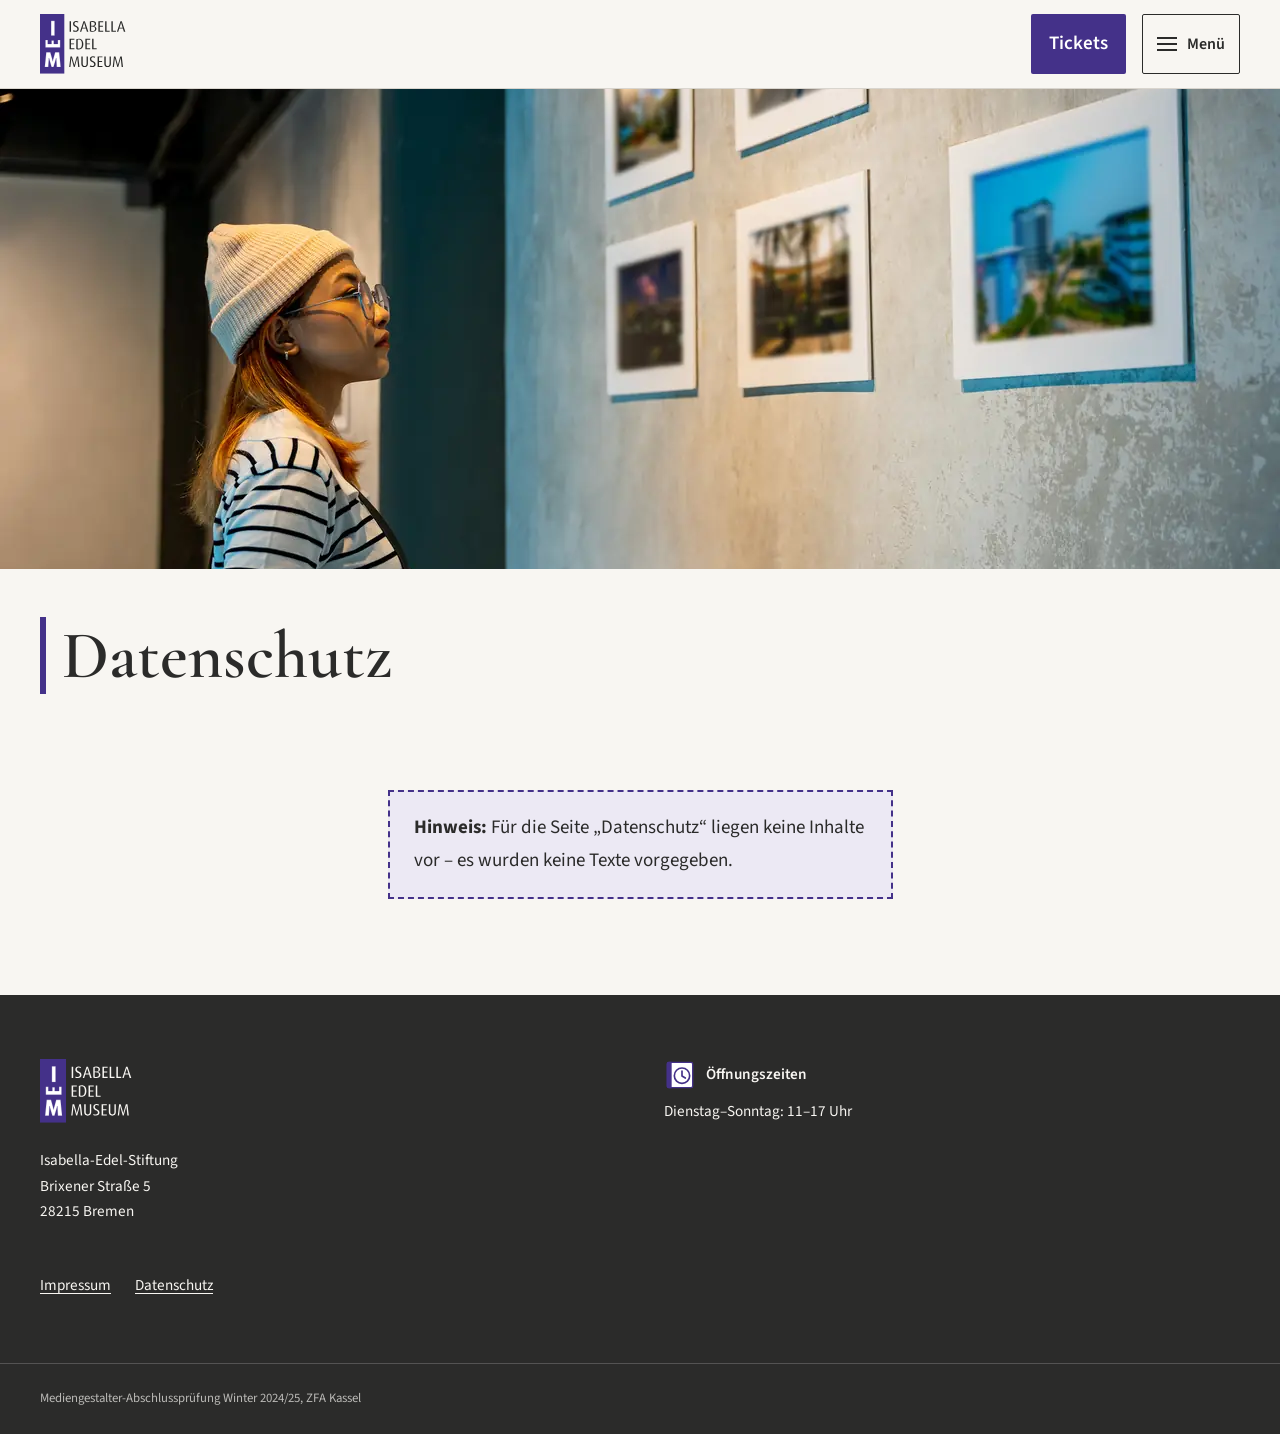
==== commit a96b813f: "update 3" ====
--- a/datenschutz.html
+++ b/datenschutz.html
@@ -7,7 +7,7 @@
 <meta name="description" content="Datenschutz – Isabella-Edel-Museum Bremen.">
 <link rel="icon" href="img/icons/favicon.svg" type="image/svg+xml">
 <meta name="color-scheme" content="light dark">
-<link rel="stylesheet" href="css/style.css?v=51b78325">
+<link rel="stylesheet" href="css/style.css?v=964abd18">
 <!-- Progressive Enhancement ("Cutting the Mustard"): Die Klasse "js" wird nur in modernen
      Browsern gesetzt. Nur dann führt js/main.js seine Erweiterungen aus. -->
 <script>
@@ -19,7 +19,7 @@
   } catch (e) {}
 })(document.documentElement);
 </script>
-<script defer src="js/main.js?v=fbe6ce7e"></script>
+<script defer src="js/main.js?v=7cff67e4"></script>
 </head>
 <body class="page-datenschutz">
 <a class="skip-link" href="#inhalt">Zum Inhalt springen</a>
@@ -42,7 +42,7 @@
 
 <div class="page-hero"><picture><source type="image/webp" srcset="img/fotoausstellung-640.webp 640w, img/fotoausstellung-1280.webp 1280w, img/fotoausstellung-2000.webp 2000w" sizes="100vw"><img src="img/fotoausstellung-1280.jpg" srcset="img/fotoausstellung-640.jpg 640w, img/fotoausstellung-1280.jpg 1280w, img/fotoausstellung-2000.jpg 2000w" sizes="100vw" width="1280" height="853" alt="Besucherin betrachtet Fotografien an einer blauen Wand" fetchpriority="high"></picture></div><header class="page-intro container"><h1>Datenschutz</h1></header>
 <div class="container prose">
-  <p class="placeholder" role="note"><strong>Platzhalter:</strong> Für den Menüpunkt „Datenschutz“ liegt im vorgegebenen Text (Website.docx) noch kein Inhalt vor. Diese Seite ist im Layout angelegt und wird ergänzt, sobald der Text geliefert wird.</p>
+  <p class="placeholder" role="note"><strong>Hinweis:</strong> Für die Seite „Datenschutz“ liegen keine Inhalte vor – es wurden keine Texte vorgegeben.</p>
 </div>
 
 
--- a/css/style.css
+++ b/css/style.css
@@ -870,7 +870,9 @@
   .facts { column-gap: 2.5rem; }
   .visit-box__hours { flex-basis: auto; font-size: 1.5rem; }
   .visit-box .button { margin-top: 0; }
-  .split--home { align-items: center; }
+  /* Startseite: Bild über dem Text – alle violetten Balken (Zitat, Überschrift) stehen auf derselben linken Kante */
+  .split--home { grid-template-columns: 1fr; gap: 2.5rem; }
+  .split--home .split__text { max-width: 40rem; }
 
   .teasers__list { grid-template-columns: 1fr 1fr; gap: 3.5rem 2.5rem; }
 
@@ -881,8 +883,8 @@
   .room__wall li { margin-bottom: 1.5rem; break-inside: avoid; }
   .artist-rooms__list { grid-template-columns: 1fr 1fr; }
 
-  .quote-band { grid-template-columns: 1fr 1fr; }
-  .quote-band__media img { height: 100%; min-height: 26rem; }
+  /* Bild über dem Zitat: der weiße Balken steht auf derselben linken Kante wie Zitat- und Überschriftbalken */
+  .quote-band__media img { height: 24rem; }
   .quote-band__panel { padding: 4.5rem var(--gutter); }
 
   .impressions__list { grid-template-columns: repeat(3, 1fr); }
@@ -963,13 +965,16 @@
   .home-intro .quote { margin: 0.5rem 0 0; }
 
   .split { grid-template-columns: 7fr 5fr; gap: 7rem; }
-  .split--home { grid-template-columns: 6fr 5fr; }
+  /* gleiches Spaltenraster wie .home-intro: Bild unter dem Titel, Text unter dem Zitat → Balken auf einer Linie */
+  .split--home { grid-template-columns: 5fr 7fr; align-items: center; }
 
   .teasers__list { grid-template-columns: repeat(4, 1fr); gap: 3rem; }
 
-  .quote-band { grid-template-columns: 5fr 7fr; }
-  .quote-band__media img { min-height: 34rem; }
-  .quote-band__panel { padding: 7rem max(var(--gutter), calc((100vw - 1320px) / 2)) 7rem 6rem; }
+  /* Spalten wie .home-intro / .split--home (5fr | 7rem | 7fr im Container): Bild endet an der rechten Kante
+     der linken Spalte, der Zitatbalken steht genau auf der Linie der übrigen Balken */
+  .quote-band { grid-template-columns: calc(max(var(--gutter), (100% - 1320px) / 2) + (min(100% - 2 * var(--gutter), 1320px) - 7rem) * 5 / 12) 1fr; }
+  .quote-band__media img { height: 100%; min-height: 34rem; }
+  .quote-band__panel { padding: 7rem max(var(--gutter), calc((100% - 1320px) / 2)) 7rem 7rem; }
   .quote--band p { max-width: 30ch; }
   .gallery__list { columns: 4; }
   .artist-rooms__list { grid-template-columns: repeat(4, 1fr); }
